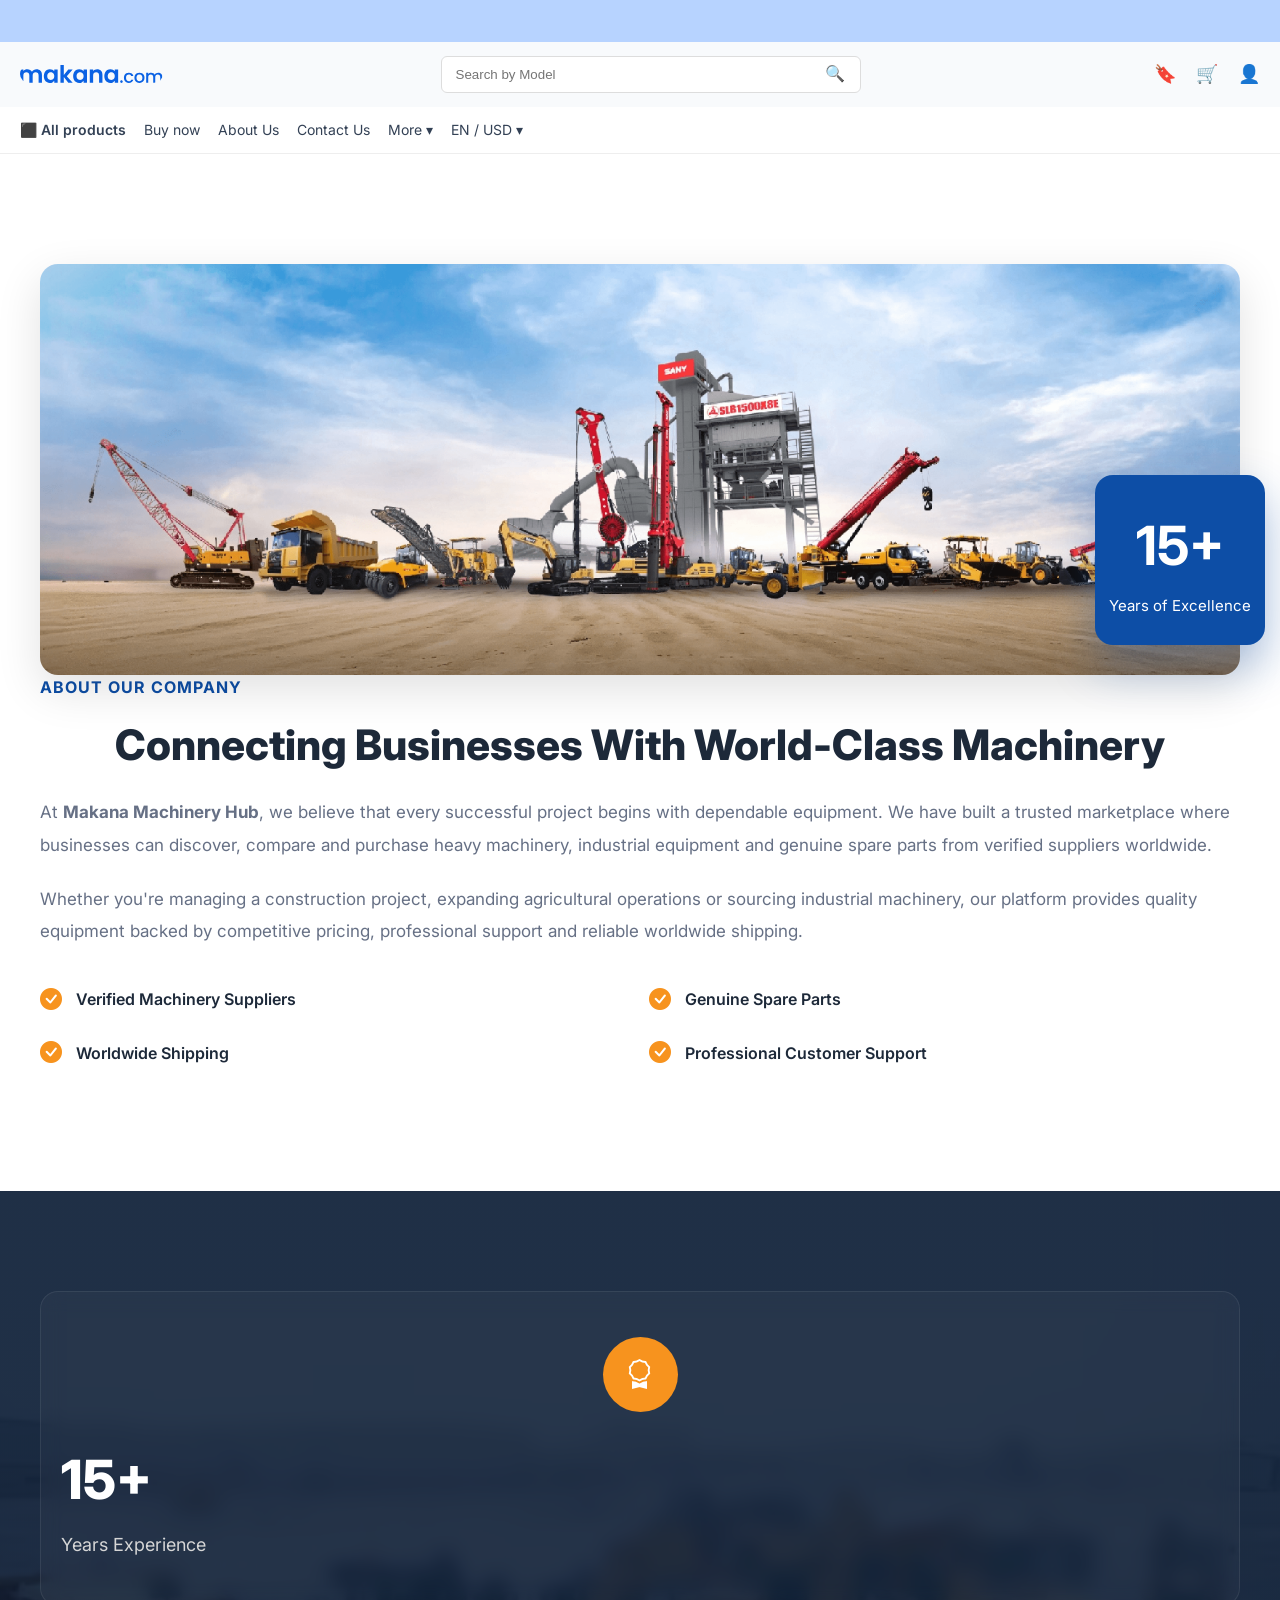
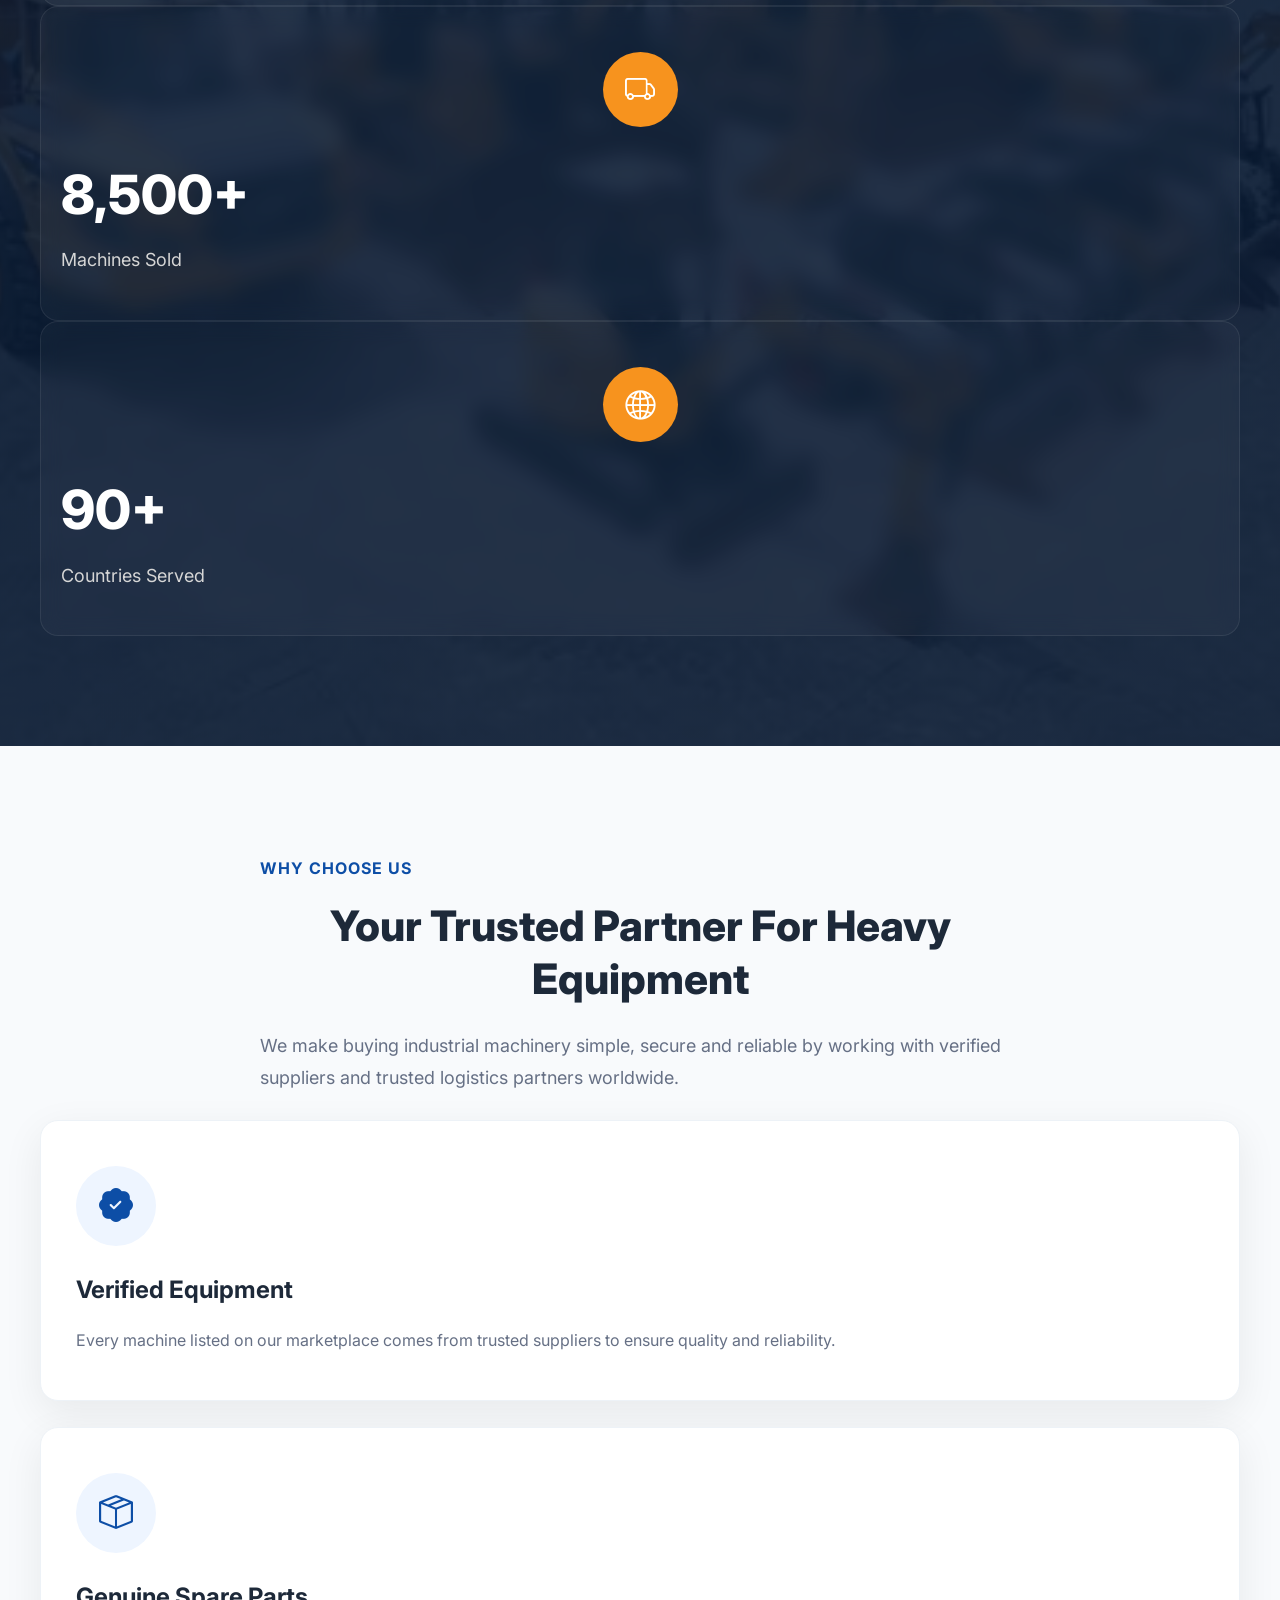
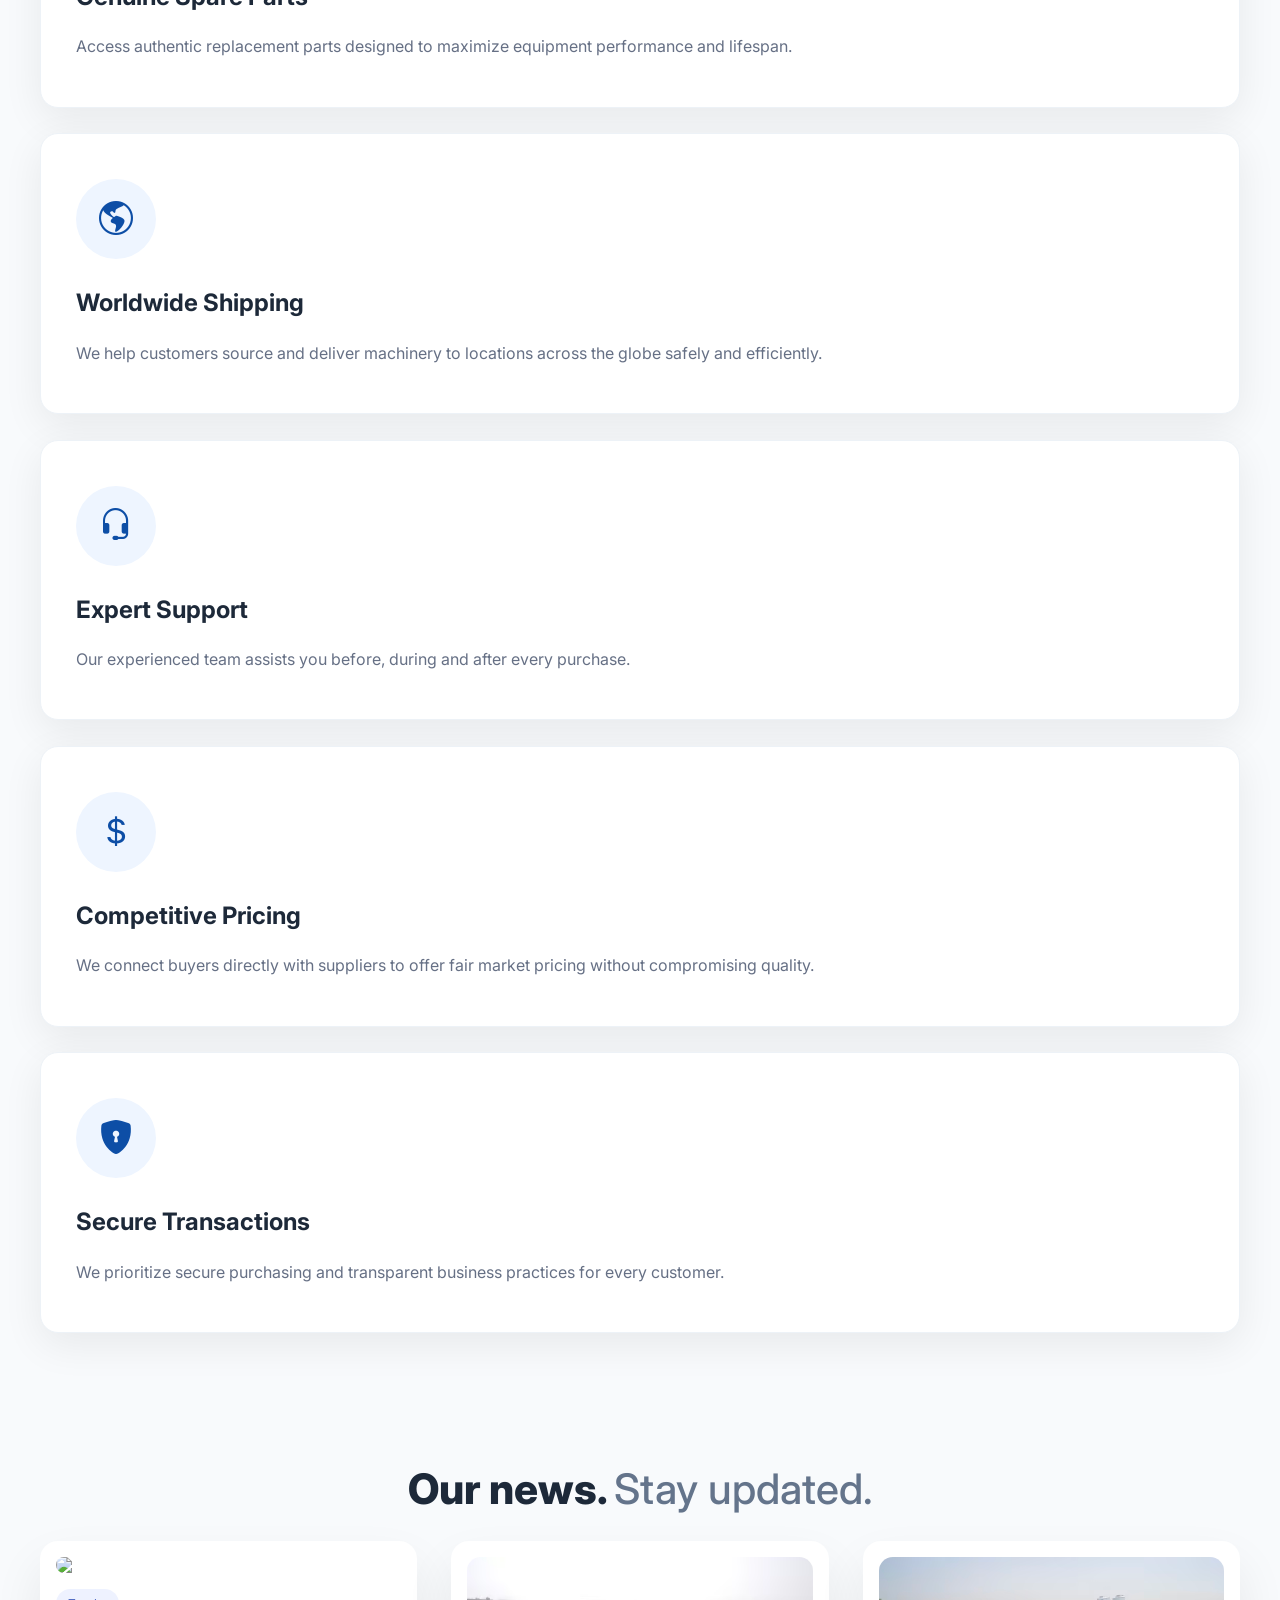
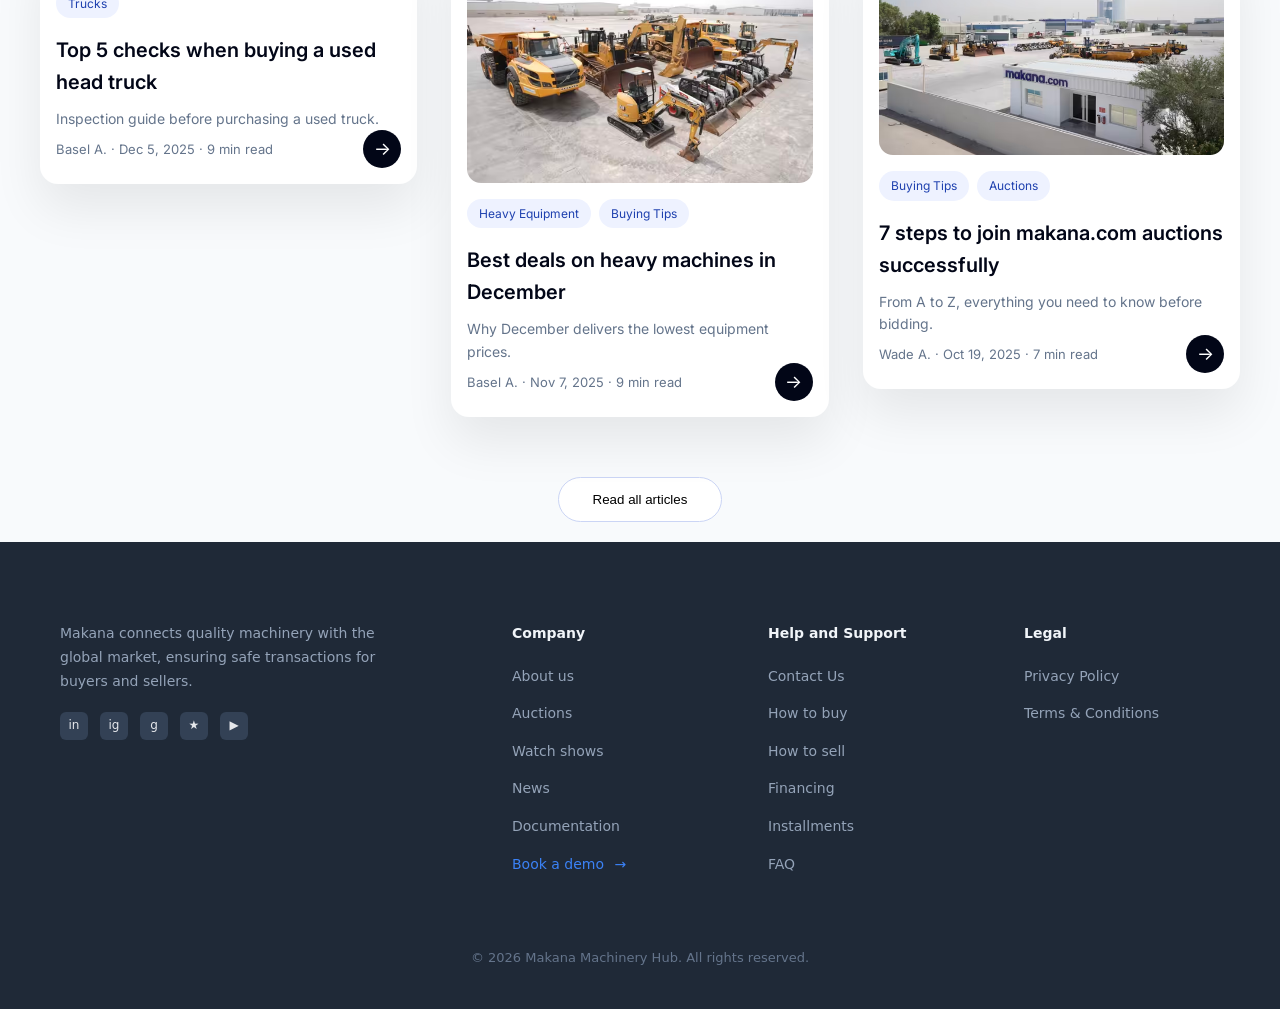
==== about.html @ 67251bfa "update layout" ====
<!DOCTYPE html>
<html lang="en">

<head>
    <meta charset="UTF-8" />
    <meta name="viewport" content="width=device-width, initial-scale=1.0" />
    <title>Makana – News & Reviews</title>

    <!-- Fonts -->
    <link rel="stylesheet" href="https://cdn.jsdelivr.net/npm/bootstrap-icons@1.11.3/font/bootstrap-icons.min.css">
    <link href="https://fonts.googleapis.com/css2?family=Inter:wght@400;500;600;700&display=swap" rel="stylesheet">

    <style>
        /* ---------------- VARIABLES ---------------- */
        :root {
            --bg-light: #f8fafc;
            --bg-dark: #020617;
            --card: #ffffff;
            --card-dark: #0f172a;
            --text: #020617;
            --text-light: #e5e7eb;
            --muted: #64748b;
            --blue: #2563eb;
            --green: #22c55e;
            --radius: 18px;
            --shadow: 0 25px 50px rgba(0, 0, 0, .08);
        }

        /* ---------------- RESET ---------------- */
        * {
            margin: 0;
            padding: 0;
            box-sizing: border-box
        }

        body {
            font-family: Inter, system-ui, sans-serif;
            background: var(--bg-light);
            color: var(--text);
            line-height: 1.6;
        }

        * {
            margin: 0;
            padding: 0;
            box-sizing: border-box;
        }


        .top-bar {
            background: #b7d3ff;
            overflow: hidden;
            white-space: nowrap;
            padding: 8px 0;
            position: relative;
        }

        .ticker {
            display: inline-block;
            padding-left: 100%;
            animation: scroll-left 15s linear infinite;
            font-size: 14px;
            font-weight: 500;
        }

        @keyframes scroll-left {
            0% {
                transform: translateX(0);
            }

            100% {
                transform: translateX(-100%);
            }
        }


        * {
            box-sizing: border-box;
        }

        img {
            max-width: 100%;
            height: auto;
        }

        body {
            overflow-x: hidden;
        }





        .header {
            display: flex;
            align-items: center;
            justify-content: space-between;
            padding: 14px 20px;
            gap: 15px;
        }

        .search-box {
            flex: 1;
            max-width: 420px;
            position: relative;
        }

        .search-box input {
            width: 100%;
            padding: 10px 40px 10px 14px;
            border-radius: 6px;
            border: 1px solid #ddd;
        }


        .search-icon {
            position: absolute;
            right: 16px;
            top: 50%;
            transform: translateY(-50%);
        }

        .header-icons span {
            margin-left: 16px;
            font-size: 18px;
        }

        .nav {
            display: flex;
            gap: 20px;
            padding: 10px 40px;
            font-size: 14px;
        }

        .nav a {
            color: #334155;
            cursor: pointer;
        }

        .nav .active {
            font-weight: 600;
        }

        .section {
            padding: 40px;
        }

        .section-header {
            display: flex;
            justify-content: space-between;
            align-items: center;
        }

        .section-header h2 span {
            color: #94a3b8;
            font-weight: 400;
        }


        @media (max-width: 768px) {
            .header {
                flex-direction: column;
                align-items: stretch;
            }

            .header-left {
                text-align: center;
            }

            .header-left img {
                max-height: 40px;
            }

            .search-box {
                max-width: 100%;
            }

            .header-icons {
                display: flex;
                justify-content: center;
                gap: 18px;
                font-size: 20px;
            }
        }

        .nav {
            display: flex;
            gap: 18px;
            padding: 12px 20px;
            background: #fff;
            border-bottom: 1px solid #eee;
        }


        @media (max-width: 768px) {
            .nav {
                overflow-x: auto;
                white-space: nowrap;
                gap: 14px;
                padding: 10px;
            }

            .nav a {
                font-size: 14px;
                flex-shrink: 0;
            }
        }

        .category-grid {
            display: grid;
            grid-template-columns: repeat(6, 1fr);
            gap: 16px;
        }

        @media (max-width: 1024px) {
            .category-grid {
                grid-template-columns: repeat(3, 1fr);
            }
        }

        @media (max-width: 600px) {
            .category-grid {
                grid-template-columns: repeat(2, 1fr);
            }

            .category-card span {
                font-size: 14px;
            }
        }


        .product-grid {
            display: grid;
            grid-template-columns: repeat(4, 1fr);
            gap: 20px;
        }


        @media (max-width: 1024px) {
            .product-grid {
                grid-template-columns: repeat(2, 1fr);
            }

        }

        /* @media (max-width: 1100px) {
            .product-grid {
                grid-template-columns: repeat(2, 1fr);
            }

           
        } */


        @media (max-width: 600px) {
            .product-grid {
                grid-template-columns: 1fr;
            }

            .product-card h4 {
                font-size: 16px;
            }

            /* .product-card1 h4 {
                font-size: 16px;
            } */

            .product-card strong {
                font-size: 15px;
            }

            /* .product-card1 strong {
                font-size: 15px;
            }

            .product-card1 {
                display: none;
            } */
        }


        .section-header {
            display: flex;
            justify-content: space-between;
            align-items: center;
            gap: 10px;
            flex-wrap: wrap;
        }

        @media (max-width: 600px) {
            .section-header h2 {
                font-size: 20px;
            }

            .section-header button {
                width: 100%;
            }
        }



        .btn-primary {
            background: #facc15;
            border: none;
            padding: 10px 16px;
            border-radius: 20px;
            font-weight: 600;
            cursor: pointer;
        }

        .btn-outline {
            background: none;
            border: 1px solid #cbd5e1;
            padding: 8px 14px;
            border-radius: 20px;
            cursor: pointer;
        }

        .filters {
            margin: 20px 0;
            display: flex;
            gap: 10px;
        }

        .filter {
            background: #f1f5f9;
            border: none;
            padding: 10px 18px;
            border-radius: 20px;
        }

        .filter.active {
            background: #e2e8f0;
            font-weight: 600;
        }

        .category-grid {
            display: grid;
            grid-template-columns: repeat(6, 1fr);
            gap: 20px;
        }

        .category-card {
            position: relative;
            border-radius: 14px;
            overflow: hidden;
        }

        .category-card img {
            width: 100%;
            height: 140px;
            object-fit: cover;
        }

        .category-card span {
            position: absolute;
            bottom: 10px;
            left: 10px;
            color: #fff;
            font-weight: 600;
        }

        .product-grid {
            margin-top: 30px;
            display: grid;
            grid-template-columns: repeat(4, 1fr);
            gap: 20px;
        }

        .product-card {
            background: #f8fafc;
            padding: 16px;
            border-radius: 18px;
        }

        .product-card img {
            height: 160px;
            object-fit: contain;
        }

        /* .product-card1 {
            background: #f8fafc;
            padding: 16px;
            border-radius: 18px;
        } */

        /* .product-card1 img {
            height: 160px;
            object-fit: contain;
        } */


        /* PRODUCT GRID */
        .products-container {
            max-width: 1200px;
            margin: auto;
            padding: 120px 16px 20px;
        }

        @media (max-width: 800px) {
            .products-container {

                padding: 80px 10px 10px;
            }
        }

        .products-grid {
            display: grid;
            grid-template-columns: repeat(auto-fit, minmax(260px, 1fr));
            gap: 22px;
        }

        .tags {
            display: flex;
            gap: 6px;
            margin-bottom: 8px;
        }

        .tag {
            font-size: 11px;
            background: #fde68a;
            padding: 4px 8px;
            border-radius: 10px;
        }

        .tag.blue {
            background: #dbeafe;
        }

        .product-card h4 {
            margin: 10px 0;
            font-size: 14px;
        }

        /* .product-card1 h4 {
            margin: 10px 0;
            font-size: 14px;
        } */

        .meta {
            display: flex;
            gap: 8px;
            font-size: 12px;
            color: #64748b;
            margin-bottom: 10px;
        }

        img {
            width: 100%;
            border-radius: 14px;
            display: block
        }

        a {
            text-decoration: none;
            color: inherit
        }

        /* ---------------- LAYOUT ---------------- */
        .container {
            max-width: 1200px;
            margin: auto;
            padding-top: 10px;
            padding-bottom: 20px;
        }

        .section-title {
            text-align: center;
            font-size: 44px;
            font-weight: 700;
            margin-bottom: 60px;
        }

        .section-title span {
            color: var(--muted);
            font-weight: 500;
        }

        /* ---------------- NEWS ---------------- */
        .news-grid {
            display: grid;
            grid-template-columns: repeat(auto-fit, minmax(320px, 1fr));
            gap: 34px;
        }

        .news-card {
            background: var(--card);
            border-radius: var(--radius);
            padding: 16px;
            box-shadow: var(--shadow);
            display: flex;
            flex-direction: column;
            transition: .3s ease;
        }

        .news-card:hover {
            transform: translateY(-6px);
        }

        .badges {
            display: flex;
            gap: 8px;
            margin: 16px 0;
        }

        .badge {
            font-size: 12px;
            background: #eef2ff;
            color: #1e40af;
            padding: 5px 12px;
            border-radius: 999px;
        }

        .news-title {
            font-size: 20px;
            font-weight: 600;
            margin-bottom: 10px;
        }

        .news-desc {
            font-size: 14px;
            color: var(--muted);
        }

        .news-footer {
            margin-top: auto;
            display: flex;
            justify-content: space-between;
            align-items: center;
            font-size: 13px;
            color: var(--muted);
        }

        .arrow {
            width: 38px;
            height: 38px;
            background: #020617;
            color: white;
            border-radius: 50%;
            display: grid;
            place-items: center;
            font-size: 18px;
        }

        .read-all {
            display: block;
            margin: 60px auto 0;
            padding: 14px 34px;
            border-radius: 999px;
            border: 1px solid #cbd5f5;
            background: white;
            font-weight: 500;
            cursor: pointer;
        }

        /* ---------------- REVIEWS ---------------- */
        .reviews {
            background: linear-gradient(180deg, #020617, #020617 60%, #020617);
            color: var(--text-light);
        }

        .ratings {
            display: flex;
            justify-content: center;
            gap: 50px;
            margin-bottom: 60px;
            flex-wrap: wrap;
        }

        .rating {
            text-align: center;
        }

        .rating strong {
            font-size: 42px;
            display: block;
        }

        .rating small {
            color: #94a3b8;
        }

        /* ---------------- CAROUSEL ---------------- */
        .carousel {
            position: relative;
            overflow: hidden;
        }

        .track {
            display: flex;
            transition: transform .6s ease;
        }

        .review {
            min-width: 100%;
            padding: 0 10px;
        }

        .review-card {
            background: var(--card-dark);
            border-radius: var(--radius);
            padding: 26px;
        }

        .stars {
            color: var(--green);
            margin-bottom: 14px
        }

        .review-title {
            font-weight: 600;
            margin-bottom: 10px
        }

        .review-text {
            font-size: 14px;
            color: #cbd5f5;
            margin-bottom: 20px
        }

        .author {
            display: flex;
            gap: 12px;
            font-size: 13px;
        }

        .avatar {
            width: 38px;
            height: 38px;
            background: #334155;
            border-radius: 50%;
        }

        /* ---------------- CONTROLS ---------------- */
        .controls {
            display: flex;
            justify-content: center;
            gap: 14px;
            margin-top: 30px;
        }

        .dot {
            width: 10px;
            height: 10px;
            border-radius: 50%;
            background: #475569;
            cursor: pointer;
        }

        .dot.active {
            background: white
        }

        /* ---------------- RESPONSIVE ---------------- */
        @media(max-width:640px) {
            .section-title {
                font-size: 32px
            }
        }

        @media (max-width: 600px) {
            .product-card img {
                height: auto;
                object-fit: cover;
            }
        }


        .footer {
            background: #1f2937;
            color: #cbd5e1;
            padding: 80px 60px 40px;
            font-family: system-ui, -apple-system, BlinkMacSystemFont, sans-serif;
        }

        .footer-container {
            display: grid;
            grid-template-columns: 2fr 1fr 1fr 1fr;
            gap: 60px;
            max-width: 1200px;
            margin: 0 auto;
        }

        .footer-brand p {
            max-width: 320px;
            line-height: 1.7;
            font-size: 14px;
            color: #94a3b8;
        }

        .socials {
            display: flex;
            gap: 12px;
            margin-top: 18px;
        }

        .socials a {
            width: 28px;
            height: 28px;
            border-radius: 6px;
            background: #334155;
            display: flex;
            align-items: center;
            justify-content: center;
            color: #e5e7eb;
            font-size: 12px;
            text-decoration: none;
        }

        .footer-col h4 {
            color: #f1f5f9;
            font-size: 14px;
            margin-bottom: 18px;
        }

        .footer-col ul {
            list-style: none;
            padding: 0;
            margin: 0;
        }

        .footer-col ul li {
            margin-bottom: 12px;
        }

        .footer-col ul li a {
            text-decoration: none;
            color: #94a3b8;
            font-size: 14px;
        }

        .footer-col ul li a:hover {
            color: #e5e7eb;
        }

        .footer-col .highlight a {
            color: #3b82f6;
            font-weight: 500;
        }

        .footer-col .highlight span {
            margin-left: 6px;
        }

        .footer-bottom {
            text-align: center;
            margin-top: 60px;
            font-size: 13px;
            color: #64748b;
        }

        @media (max-width: 768px) {
            .footer-container {
                grid-template-columns: 1fr;
                gap: 40px;
            }

            .footer-col h4 {
                margin-bottom: 12px;
            }
        }


        @media (max-width: 600px) {

            .section {
                padding: 24px 16px;
            }

            .nav {
                padding: 10px 16px;
            }

            .container {
                padding: 60px 16px;
            }

            .footer {
                padding: 50px 16px 30px;
            }

        }

        .line {
            padding: 150px;
            /* margin: 100px; */
        }
    </style>
</head>

<body>


    <!-- TOP INFO BAR -->
    <div class="top-bar">
        <div class="ticker">
            Complete purchase by utilizing our Cryptocurrency payment option(s) and get up to USD 10,000 Cashback. Offer
            ends Oct 30th.
        </div>
    </div>


    <!-- HEADER -->
    <header class="header">
        <div class="header-left">
            <a href="index.html">
                <img src="img/makana.com (2).svg" alt="logo-light">
            </a>
        </div>

        <div class="search-box">
            <input type="text" placeholder="Search by Model">
            <span class="search-icon">🔍</span>
        </div>

        <div class="header-icons">
            <span>🔖</span>
            <span>🛒</span>
            <span>👤</span>
        </div>
    </header>

    <!-- NAV -->
    <nav class="nav">
        <a class="active">⬛ All products</a>
        <a href="products.html">Buy now</a>
        <a href="about.html">About Us</a>
        <a href="#" onclick="Tawk_API.maximize(); return false;">
            Contact Us
        </a>
        <a>More ▾</a>
        <a>EN / USD ▾</a>
    </nav>

    <style>
        .nav a {
            text-decoration: none;
        }
    </style>

    <!--  -->


    <!--====================================
WHO WE ARE
=====================================-->

    <section class="about-company section-padding">

        <div class="container">

            <div class="row align-items-center g-5">

                <!-- LEFT IMAGE -->

                <div class="col-lg-6">

                    <div class="company-image">

                        <img src="img/machineCareerx.png" alt="Heavy Machinery">

                        <div class="experience-card">

                            <h2>15+</h2>

                            <p>Years of Excellence</p>

                        </div>

                    </div>

                </div>


                <!-- RIGHT CONTENT -->

                <div class="col-lg-6">

                    <span class="section-subtitle">
                        ABOUT OUR COMPANY
                    </span>

                    <h2 class="section-title">

                        Connecting Businesses With
                        World-Class Machinery

                    </h2>

                    <p class="company-text">

                        At <strong>Makana Machinery Hub</strong>, we believe
                        that every successful project begins with dependable
                        equipment. We have built a trusted marketplace where
                        businesses can discover, compare and purchase heavy
                        machinery, industrial equipment and genuine spare
                        parts from verified suppliers worldwide.

                    </p>

                    <p class="company-text">

                        Whether you're managing a construction project,
                        expanding agricultural operations or sourcing
                        industrial machinery, our platform provides quality
                        equipment backed by competitive pricing,
                        professional support and reliable worldwide shipping.

                    </p>

                    <div class="company-features">

                        <div class="feature-item">

                            <i class="bi bi-check-circle-fill"></i>

                            <span>Verified Machinery Suppliers</span>

                        </div>

                        <div class="feature-item">

                            <i class="bi bi-check-circle-fill"></i>

                            <span>Genuine Spare Parts</span>

                        </div>

                        <div class="feature-item">

                            <i class="bi bi-check-circle-fill"></i>

                            <span>Worldwide Shipping</span>

                        </div>

                        <div class="feature-item">

                            <i class="bi bi-check-circle-fill"></i>

                            <span>Professional Customer Support</span>

                        </div>

                    </div>

                </div>

            </div>

        </div>

    </section>

    <style>
        /*=================================
WHO WE ARE
==================================*/

        .section-padding {

            padding: 100px 0;

        }

        .about-company {

            background: #fff;

        }

        .company-image {

            position: relative;

        }

        .company-image img {

            width: 100%;

            border-radius: 18px;

            box-shadow: 0 15px 45px rgba(0, 0, 0, .12);

            transition: .4s;

        }

        .company-image:hover img {

            transform: scale(1.02);

        }

        .experience-card {

            position: absolute;

            bottom: 30px;

            right: -25px;

            background: #0d4ea6;

            color: #fff;

            width: 170px;

            height: 170px;

            border-radius: 18px;

            display: flex;

            flex-direction: column;

            justify-content: center;

            align-items: center;

            box-shadow: 0 20px 45px rgba(13, 78, 166, .35);

        }

        .experience-card h2 {

            font-size: 54px;

            font-weight: 700;

            margin-bottom: 5px;

        }

        .experience-card p {

            text-align: center;

            margin: 0;

            font-size: 15px;

        }

        .section-subtitle {

            color: #0d4ea6;

            font-weight: 700;

            letter-spacing: 1px;

            text-transform: uppercase;

            display: inline-block;

            margin-bottom: 18px;

        }

        .section-title {

            font-size: 42px;

            font-weight: 800;

            color: #1d2939;

            margin-bottom: 25px;

            line-height: 1.25;

        }

        .company-text {

            color: #667085;

            font-size: 17px;

            line-height: 1.9;

            margin-bottom: 22px;

        }

        .company-features {

            display: grid;

            grid-template-columns: repeat(2, 1fr);

            gap: 18px;

            margin-top: 35px;

        }

        .feature-item {

            display: flex;

            align-items: center;

            gap: 14px;

            font-weight: 600;

            color: #1d2939;

        }

        .feature-item i {

            color: #f7931e;

            font-size: 22px;

        }

        @media(max-width:991px) {

            .experience-card {

                right: 15px;

                bottom: 15px;

                width: 140px;

                height: 140px;

            }

            .section-title {

                font-size: 34px;

            }

        }

        @media(max-width:768px) {

            .company-features {

                grid-template-columns: 1fr;

            }

            .section-title {

                font-size: 30px;

            }

            .experience-card {

                position: relative;

                margin-top: 20px;

                right: 0;

                bottom: 0;

            }

        }
    </style>
    <!--  -->

    <!--==================================
COMPANY STATISTICS
===================================-->

    <section class="company-stats">

        <div class="container">

            <div class="row text-center">

                <div class="col-lg-3 col-md-6 mb-4">

                    <div class="stat-card">

                        <div class="stat-icon">
                            <i class="bi bi bi-award"></i>
                        </div>

                        <h2 class="counter" data-target="15">0</h2>

                        <p>Years Experience</p>

                    </div>

                </div>


                <div class="col-lg-3 col-md-6 mb-4">

                    <div class="stat-card">

                        <div class="stat-icon">
                            <i class="bi bi-truck"></i>
                        </div>

                        <h2 class="counter" data-target="8500">0</h2>

                        <p>Machines Sold</p>

                    </div>

                </div>


                <!-- <div class="col-lg-3 col-md-6 mb-4">

                    <div class="stat-card">

                        <div class="stat-icon">
                            <i class="bi bi-award"></i>
                        </div>

                        <h2 class="counter" data-target="60">0</h2>

                        <p>Trusted Brands</p>

                    </div>

                </div> -->


                <div class="col-lg-3 col-md-6 mb-4">

                    <div class="stat-card">

                        <div class="stat-icon">
                            <i class="bi bi-globe2"></i>
                        </div>

                        <h2 class="counter" data-target="90">0</h2>

                        <p>Countries Served</p>

                    </div>

                </div>

            </div>

        </div>

    </section>

    <style>
        /*=====================================
COMPANY STATS
======================================*/

        .company-stats {

            background:
                linear-gradient(rgba(7, 25, 50, .90), rgba(7, 25, 50, .90)),
                url(img/ournews2.avif);

            background-size: cover;
            background-position: center;

            padding: 90px 0;

        }

        .stat-card {

            background: #ffffff08;

            backdrop-filter: blur(10px);

            border: 1px solid rgba(255, 255, 255, .08);

            border-radius: 18px;

            padding: 45px 20px;

            transition: .35s;

            height: 100%;

        }

        .stat-card:hover {

            transform: translateY(-10px);

            background: #0d4ea6;

        }

        .stat-icon {

            width: 75px;

            height: 75px;

            background: #f7931e;

            color: #fff;

            margin: auto;

            border-radius: 50%;

            display: flex;

            align-items: center;

            justify-content: center;

            font-size: 30px;

            margin-bottom: 25px;

        }

        .stat-card h2 {

            color: #fff;

            font-size: 54px;

            font-weight: 800;

            margin-bottom: 8px;

        }

        .stat-card p {

            color: #d6d6d6;

            font-size: 18px;

            margin: 0;

        }
    </style>

    <script>

        const counters = document.querySelectorAll('.counter');

        const speed = 200;

        counters.forEach(counter => {

            const update = () => {

                const target = +counter.getAttribute('data-target');

                const count = +counter.innerText;

                const increment = target / speed;

                if (count < target) {

                    counter.innerText = Math.ceil(count + increment);

                    setTimeout(update, 10);

                } else {

                    counter.innerText = target.toLocaleString() + "+";

                }

            };

            update();

        });

    </script>

    <!--  -->

    <!--==================================
WHY CHOOSE US
===================================-->

    <section class="why-us section-padding">

        <div class="container">

            <div class="section-heading text-center">

                <span class="section-subtitle">
                    WHY CHOOSE US
                </span>

                <h2 class="section-title">
                    Your Trusted Partner For Heavy Equipment
                </h2>

                <p class="section-description">
                    We make buying industrial machinery simple, secure and reliable by
                    working with verified suppliers and trusted logistics partners worldwide.
                </p>

            </div>

            <br>


            <div class="row g-4 mt-4">

                <!-- CARD 1 -->

                <div class="col-lg-4 col-md-6">

                    <div class="feature-card">

                        <div class="feature-icon">
                            <i class="bi bi-patch-check-fill"></i>
                        </div>

                        <h4>Verified Equipment</h4>

                        <p>
                            Every machine listed on our marketplace comes from trusted
                            suppliers to ensure quality and reliability.
                        </p>

                    </div>

                </div>
                <br>

                <!-- CARD 2 -->

                <div class="col-lg-4 col-md-6">

                    <div class="feature-card">

                        <div class="feature-icon">
                            <i class="bi bi-box-seam"></i>
                        </div>

                        <h4>Genuine Spare Parts</h4>

                        <p>
                            Access authentic replacement parts designed to maximize
                            equipment performance and lifespan.
                        </p>

                    </div>

                </div>
                <br>

                <!-- CARD 3 -->

                <div class="col-lg-4 col-md-6">

                    <div class="feature-card">

                        <div class="feature-icon">
                            <i class="bi bi-globe-americas"></i>
                        </div>

                        <h4>Worldwide Shipping</h4>

                        <p>
                            We help customers source and deliver machinery to locations
                            across the globe safely and efficiently.
                        </p>

                    </div>

                </div>
                <br>

                <!-- CARD 4 -->

                <div class="col-lg-4 col-md-6">

                    <div class="feature-card">

                        <div class="feature-icon">
                            <i class="bi bi-headset"></i>
                        </div>

                        <h4>Expert Support</h4>

                        <p>
                            Our experienced team assists you before, during and after
                            every purchase.
                        </p>

                    </div>

                </div>
                <br>

                <!-- CARD 5 -->

                <div class="col-lg-4 col-md-6">

                    <div class="feature-card">

                        <div class="feature-icon">
                            <i class="bi bi-currency-dollar"></i>
                        </div>

                        <h4>Competitive Pricing</h4>

                        <p>
                            We connect buyers directly with suppliers to offer fair
                            market pricing without compromising quality.
                        </p>

                    </div>

                </div>
                <br>

                <!-- CARD 6 -->

                <div class="col-lg-4 col-md-6">

                    <div class="feature-card">

                        <div class="feature-icon">
                            <i class="bi bi-shield-lock-fill"></i>
                        </div>

                        <h4>Secure Transactions</h4>

                        <p>
                            We prioritize secure purchasing and transparent business
                            practices for every customer.
                        </p>

                    </div>

                </div>

            </div>

        </div>

    </section>

    <style>
        /*=====================================
WHY CHOOSE US
======================================*/

        .why-us {

            background: #f8fafc;

        }

        .section-heading {

            max-width: 760px;

            margin: auto;

        }

        .section-description {

            color: #667085;

            font-size: 18px;

            line-height: 1.8;

        }



        .feature-card {

            background: #fff;

            border: 1px solid #edf2f7;

            border-radius: 18px;

            padding: 45px 35px;

            box-shadow: 0 12px 40px rgba(0, 0, 0, .07);

            transition: .35s;

            height: 100%;

            position: relative;

            overflow: hidden;

        }

        .feature-card::before {

            content: "";

            position: absolute;

            top: 0;

            left: 0;

            width: 5px;

            height: 0;

            background: #0d4ea6;

            transition: .35s;

        }

        .feature-card:hover {

            transform: translateY(-12px);

            box-shadow: 0 20px 50px rgba(0, 0, 0, .12);

        }

        .feature-card:hover::before {

            height: 100%;

        }

        .feature-icon {

            width: 80px;

            height: 80px;

            background: #eef5ff;

            border-radius: 50%;

            display: flex;

            align-items: center;

            justify-content: center;

            font-size: 34px;

            color: #0d4ea6;

            margin-bottom: 25px;

            transition: .35s;

        }

        .feature-card:hover .feature-icon {

            background: #0d4ea6;

            color: #fff;

            transform: rotate(360deg);

        }

        .feature-card h4 {

            font-size: 24px;

            font-weight: 700;

            margin-bottom: 15px;

            color: #1d2939;

        }

        .feature-card p {

            color: #667085;

            line-height: 1.9;

            margin: 0;

        }
    </style>

    <!--  -->

    <!-- NEWS -->
    <section class="container">
        <h2 class="section-title">Our news. <span>Stay updated.</span></h2>

        <div class="news-grid">
            <a href="#">
                <div class="news-card">
                    <img src="https://images.unsplash.com/photo-1601584115197-04ecc0da31d7?q=80&w=1200" />
                    <div class="badges">
                        <span class="badge">Trucks</span>
                    </div>
                    <div class="news-title">Top 5 checks when buying a used head truck</div>
                    <div class="news-desc">Inspection guide before purchasing a used truck.</div>
                    <div class="news-footer">
                        Basel A. · Dec 5, 2025 · 9 min read
                        <div class="arrow">→</div>
                    </div>
                </div>
            </a>


            <a href="#">
                <div class="news-card">
                    <img src="img/ournews2.avif" />
                    <div class="badges">
                        <span class="badge">Heavy Equipment</span>
                        <span class="badge">Buying Tips</span>
                    </div>
                    <div class="news-title">Best deals on heavy machines in December</div>
                    <div class="news-desc">Why December delivers the lowest equipment prices.</div>
                    <div class="news-footer">
                        Basel A. · Nov 7, 2025 · 9 min read
                        <div class="arrow">→</div>
                    </div>
                </div>
            </a>

            <a href="#">
                <div class="news-card">
                    <img src="img/ournews1.avif" />
                    <div class="badges">
                        <span class="badge">Buying Tips</span>
                        <span class="badge">Auctions</span>
                    </div>
                    <div class="news-title">7 steps to join makana.com auctions successfully</div>
                    <div class="news-desc">From A to Z, everything you need to know before bidding.</div>
                    <div class="news-footer">
                        Wade A. · Oct 19, 2025 · 7 min read
                        <div class="arrow">→</div>
                    </div>
                </div>
            </a>

        </div>

        <button class="read-all">Read all articles</button>
    </section>



    <!--  -->

    <footer class="footer">
        <div class="footer-container">
            <div class="footer-col footer-brand">
                <p>
                    Makana connects quality machinery with the global market, ensuring
                    safe transactions for buyers and sellers.
                </p>

                <div class="socials">
                    <a href="#">in</a>
                    <a href="#">ig</a>
                    <a href="#">g</a>
                    <a href="#">★</a>
                    <a href="#">▶</a>
                </div>
            </div>

            <div class="footer-col">
                <h4>Company</h4>
                <ul>
                    <li><a href="about.html">About us</a></li>
                    <li><a href="#">Auctions</a></li>
                    <li><a href="#">Watch shows</a></li>
                    <li><a href="#">News</a></li>
                    <li><a href="#">Documentation</a></li>
                    <li class="highlight">
                        <a href="#">Book a demo <span>→</span></a>
                    </li>
                </ul>
            </div>

            <div class="footer-col">
                <h4>Help and Support</h4>
                <ul>
                    <li><a href="#" onclick="Tawk_API.maximize(); return false;">
                            Contact Us
                        </a></li>
                    <li><a href="products.html">How to buy</a></li>
                    <li><a href="#">How to sell</a></li>
                    <li><a href="#">Financing</a></li>
                    <li><a href="#">Installments</a></li>
                    <li><a href="#">FAQ</a></li>
                </ul>
            </div>

            <div class="footer-col">
                <h4>Legal</h4>
                <ul>
                    <li><a href="#">Privacy Policy</a></li>
                    <li><a href="#">Terms & Conditions</a></li>
                </ul>
            </div>
        </div>

        <div class="footer-bottom">
            © 2026 Makana Machinery Hub. All rights reserved.
        </div>
    </footer>

    <script>
        let index = 0;
        const track = document.getElementById('track');
        const dots = document.querySelectorAll('.dot');

        function show(i) {
            track.style.transform = `translateX(-${i * 100}%)`;
            dots.forEach(d => d.classList.remove('active'));
            dots[i].classList.add('active');
        }
        dots.forEach((d, i) => d.onclick = () => { index = i; show(i) });
        setInterval(() => { index = (index + 1) % 3; show(index) }, 4500);
    </script>

    <script>
        function selectProduct(name, desc, price, img) {
            const product = {
                name: name,
                desc: desc,
                price: price,
                img: img
            };

            localStorage.setItem("selectedProduct", JSON.stringify(product));
        }
    </script>

    <script>
        // Disable right-click
        document.addEventListener("contextmenu", function (e) {
            e.preventDefault();
            alert("Right-click is disabled on this website!");
        });

        // Disable certain keyboard shortcuts
        document.addEventListener("keydown", function (e) {
            // F12
            if (e.key === "F12") {
                e.preventDefault();
                alert("This shortcut is disabled!");
            }

            // Ctrl+Shift+I or Cmd+Option+I (Open DevTools)
            if ((e.ctrlKey || e.metaKey) && e.shiftKey && e.key.toLowerCase() === "i") {
                e.preventDefault();
                alert("This shortcut is disabled!");
            }

            // Ctrl+Shift+J or Cmd+Option+J (Console)
            if ((e.ctrlKey || e.metaKey) && e.shiftKey && e.key.toLowerCase() === "j") {
                e.preventDefault();
                alert("This shortcut is disabled!");
            }

            // Ctrl+U or Cmd+U (View Source)
            if ((e.ctrlKey || e.metaKey) && e.key.toLowerCase() === "u") {
                e.preventDefault();
                alert("Viewing source is disabled!");
            }

            // Ctrl+S or Cmd+S (Save page)
            if ((e.ctrlKey || e.metaKey) && e.key.toLowerCase() === "s") {
                e.preventDefault();
                alert("Saving the page is disabled!");
            }
        });
    </script>

    <!--Start of Tawk.to Script-->
    <script type="text/javascript">
        var Tawk_API = Tawk_API || {}, Tawk_LoadStart = new Date();
        (function () {
            var s1 = document.createElement("script"), s0 = document.getElementsByTagName("script")[0];
            s1.async = true;
            s1.src = 'https://embed.tawk.to/68c6bc223c57f819275d5edd/1j544tq3s';
            s1.charset = 'UTF-8';
            s1.setAttribute('crossorigin', '*');
            s0.parentNode.insertBefore(s1, s0);
        })();
    </script>
    <!--End of Tawk.to Script-->

</body><grammarly-desktop-integration data-grammarly-shadow-root="true"></grammarly-desktop-integration>

</html>
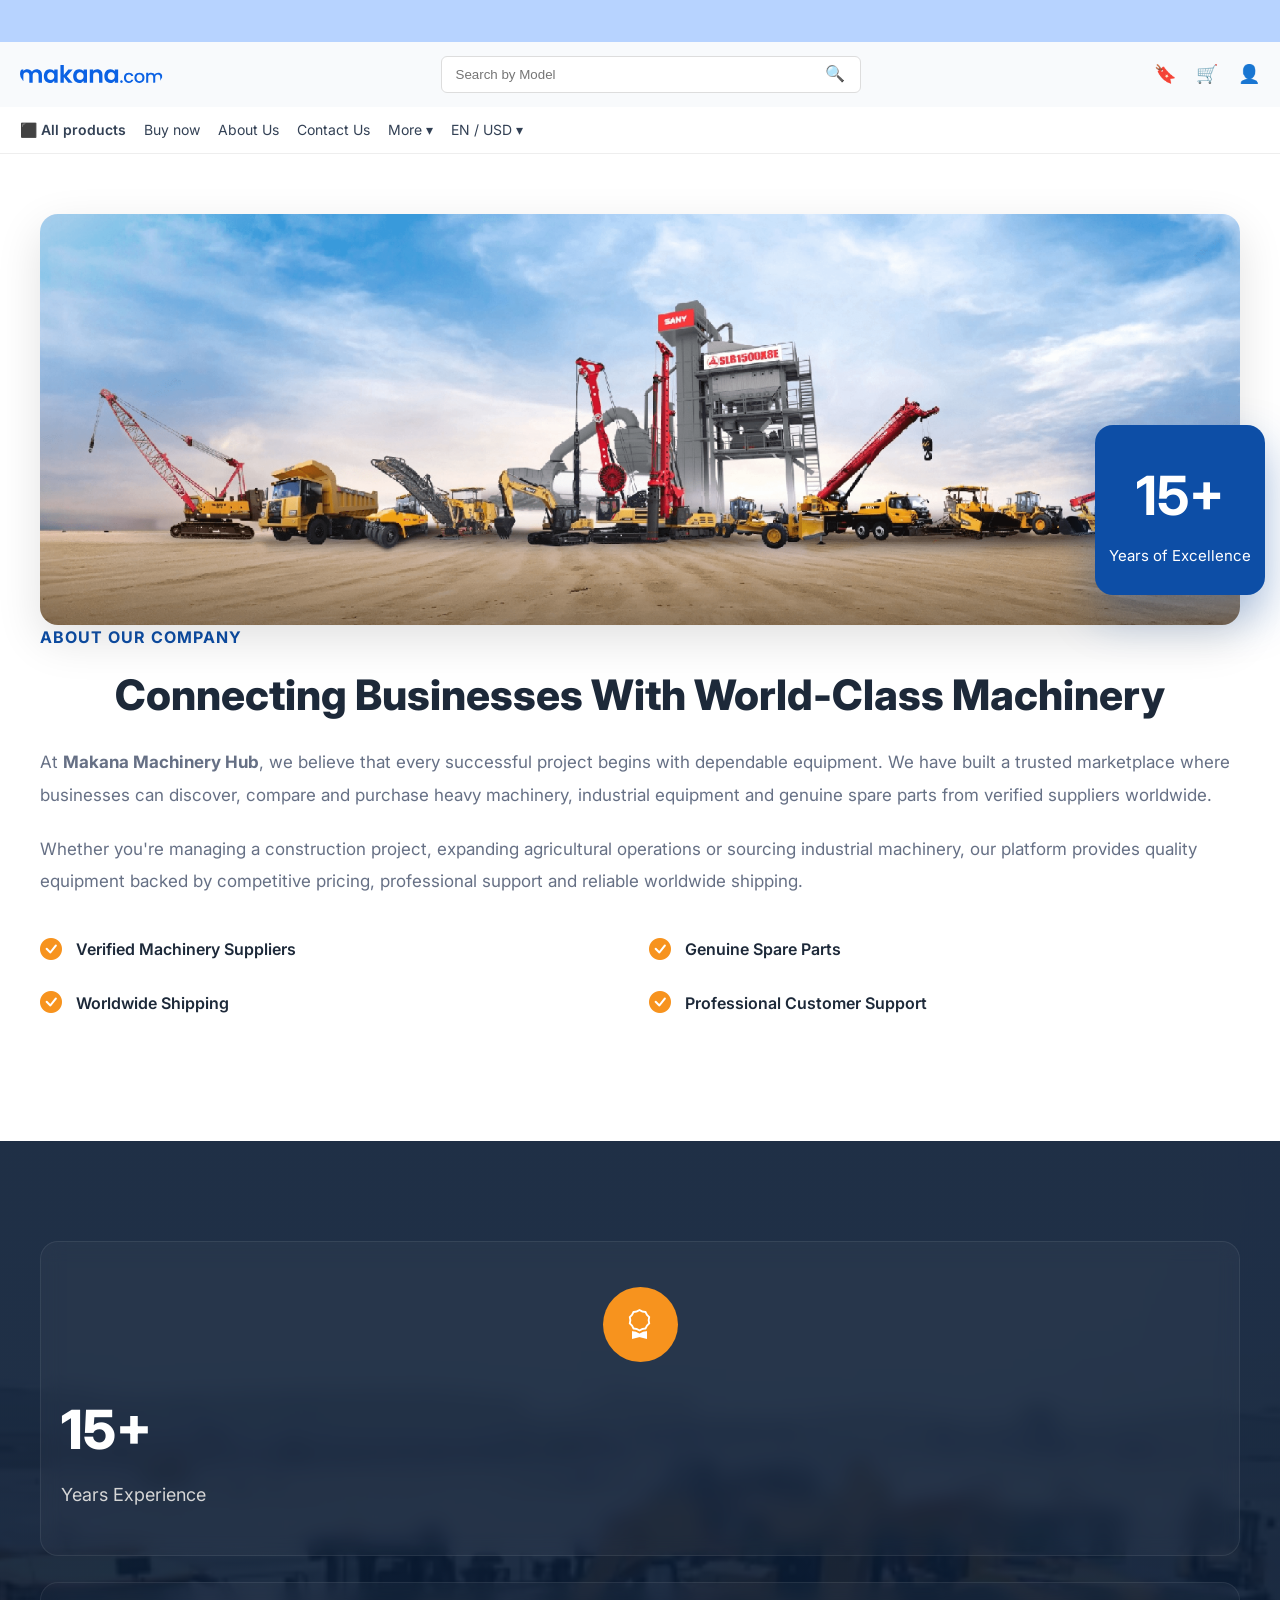
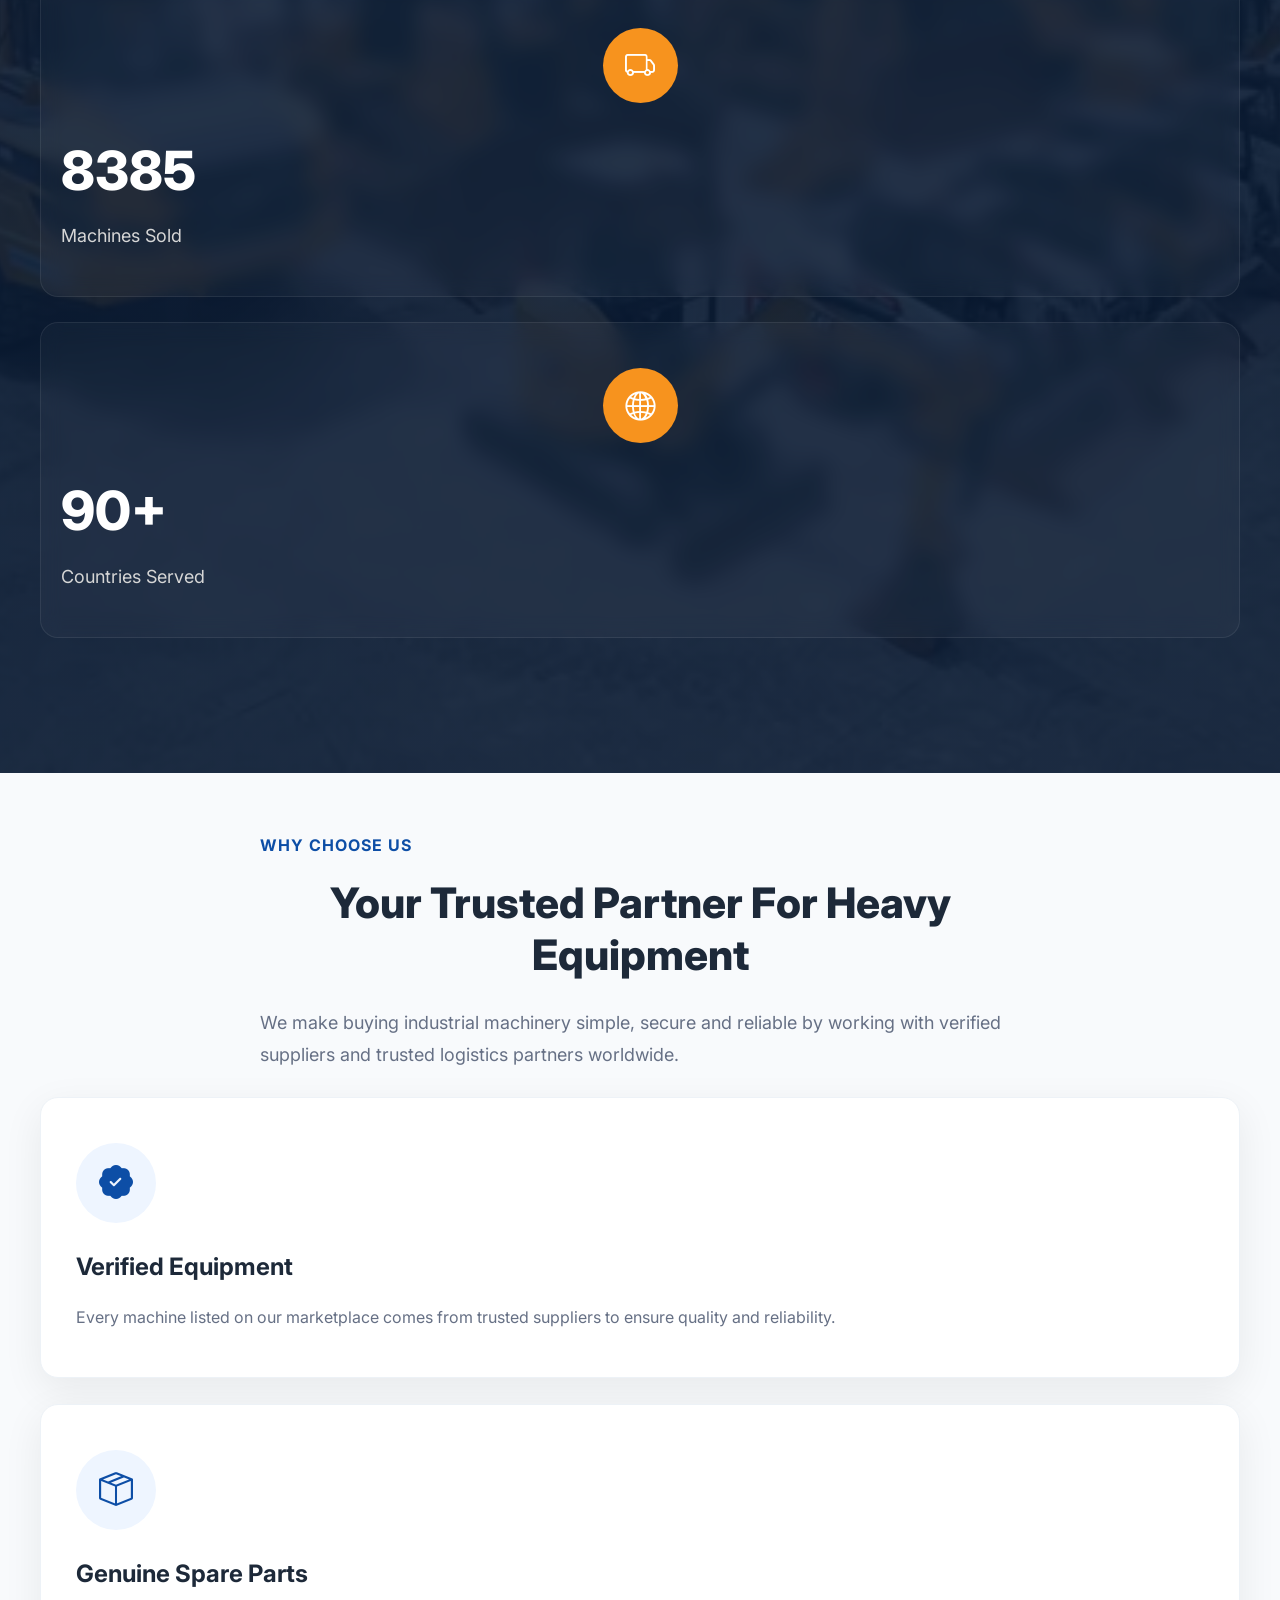
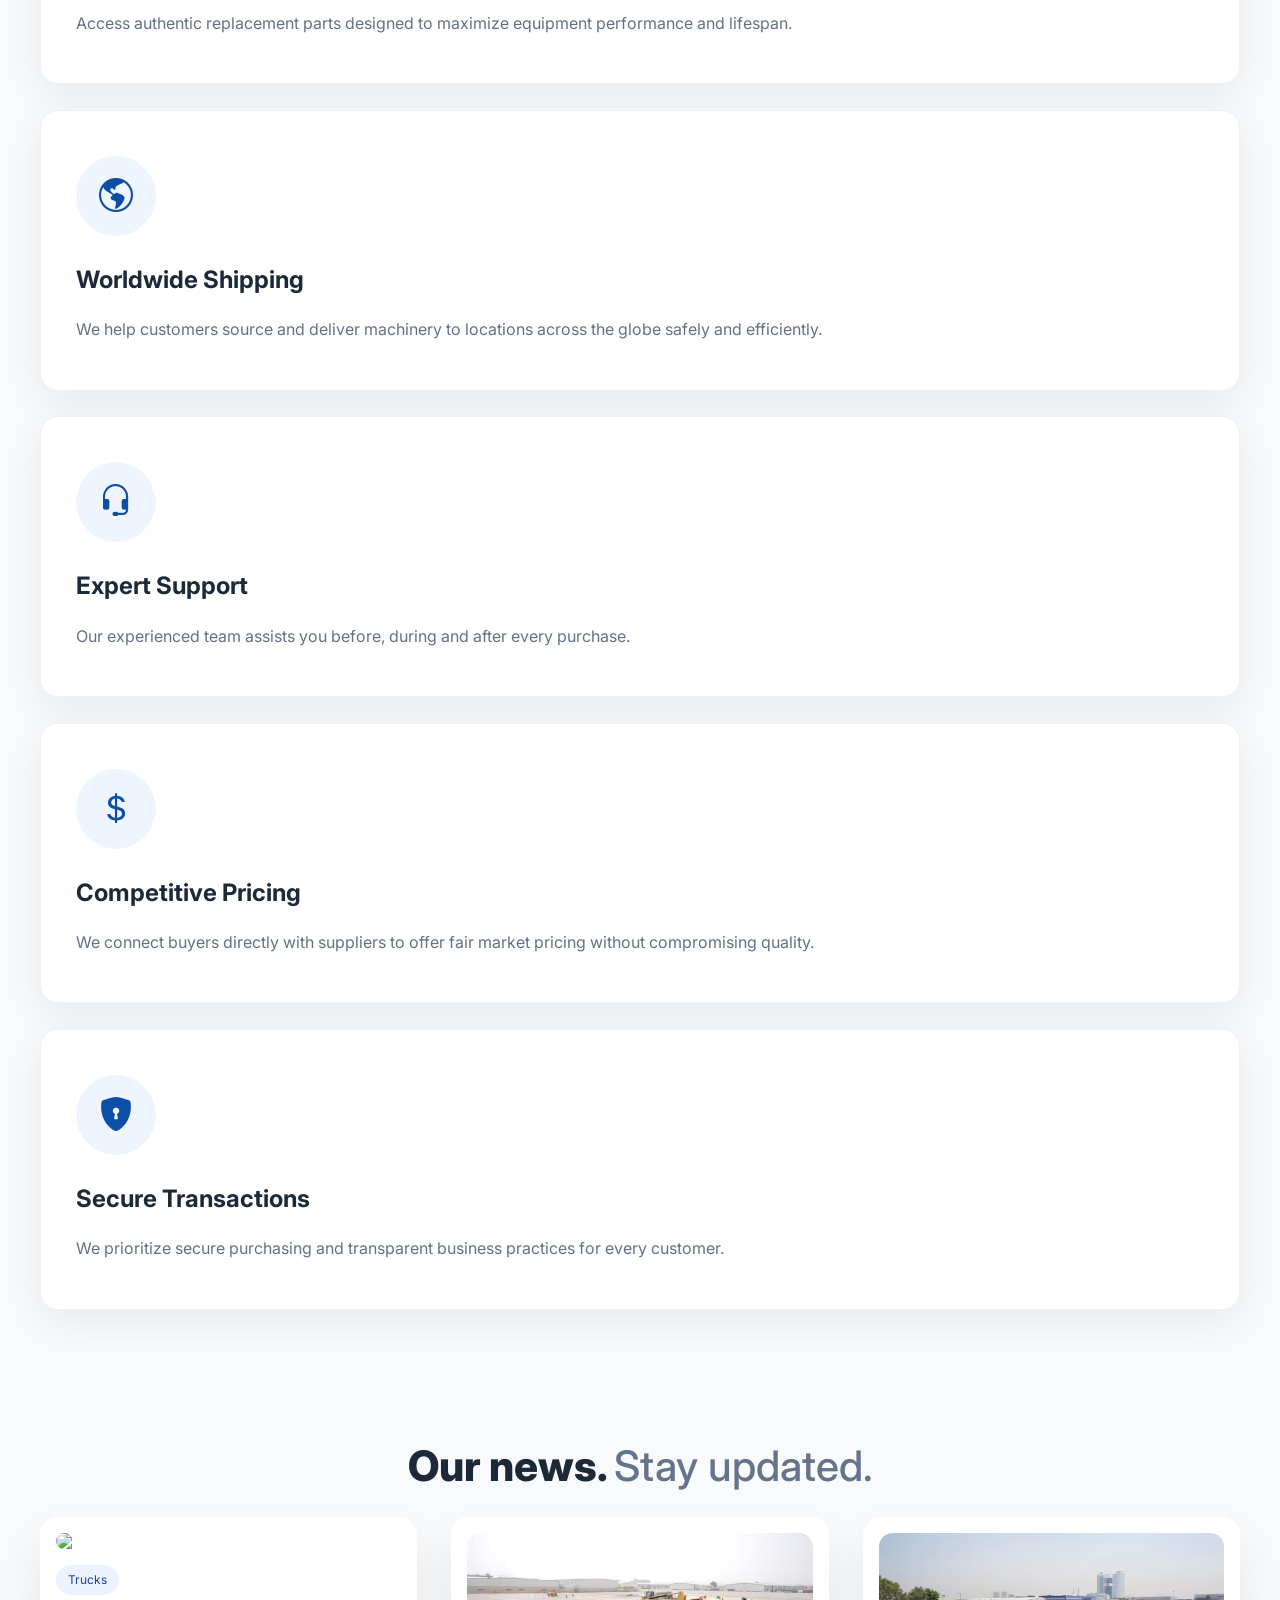
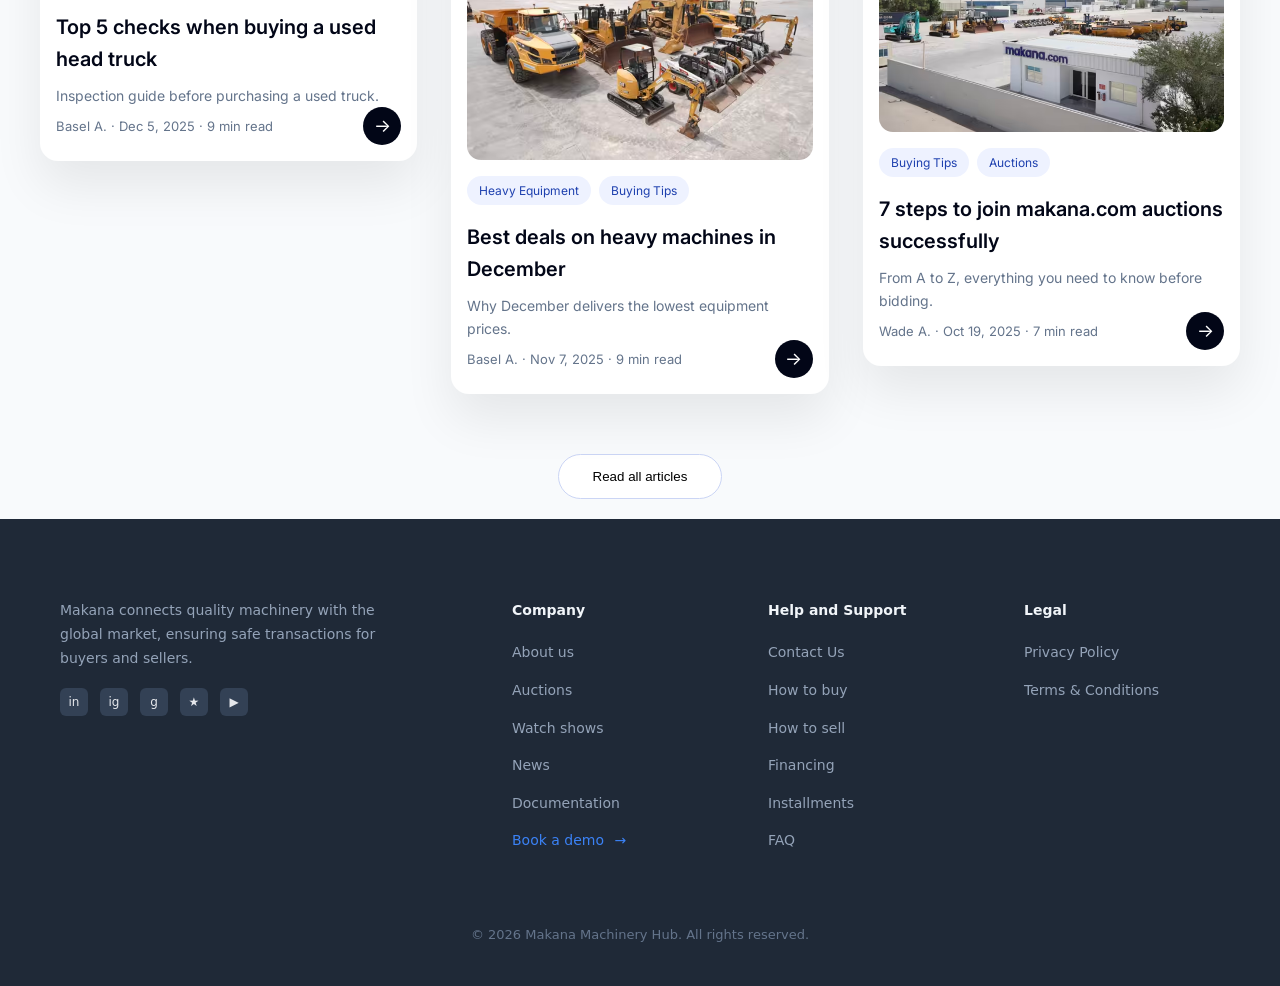
==== commit 07d934a2: "update layout" ====
--- a/about.html
+++ b/about.html
@@ -821,8 +821,8 @@
     </header>
 
     <!-- NAV -->
-    <nav class="nav">
-        <a class="active">⬛ All products</a>
+   <nav class="nav">
+        <a href="products.html" class="active">⬛ All products</a>
         <a href="products.html">Buy now</a>
         <a href="about.html">About Us</a>
         <a href="#" onclick="Tawk_API.maximize(); return false;">
@@ -958,9 +958,7 @@
 ==================================*/
 
         .section-padding {
-
-            padding: 100px 0;
-
+            padding: 50px 0 100px;
         }
 
         .about-company {
@@ -1196,6 +1194,7 @@
                     </div>
 
                 </div>
+                <br>
 
 
                 <div class="col-lg-3 col-md-6 mb-4">
@@ -1213,6 +1212,7 @@
                     </div>
 
                 </div>
+                <br>
 
 
                 <!-- <div class="col-lg-3 col-md-6 mb-4">
@@ -1245,6 +1245,7 @@
                         <p>Countries Served</p>
 
                     </div>
+                    <br>
 
                 </div>
 
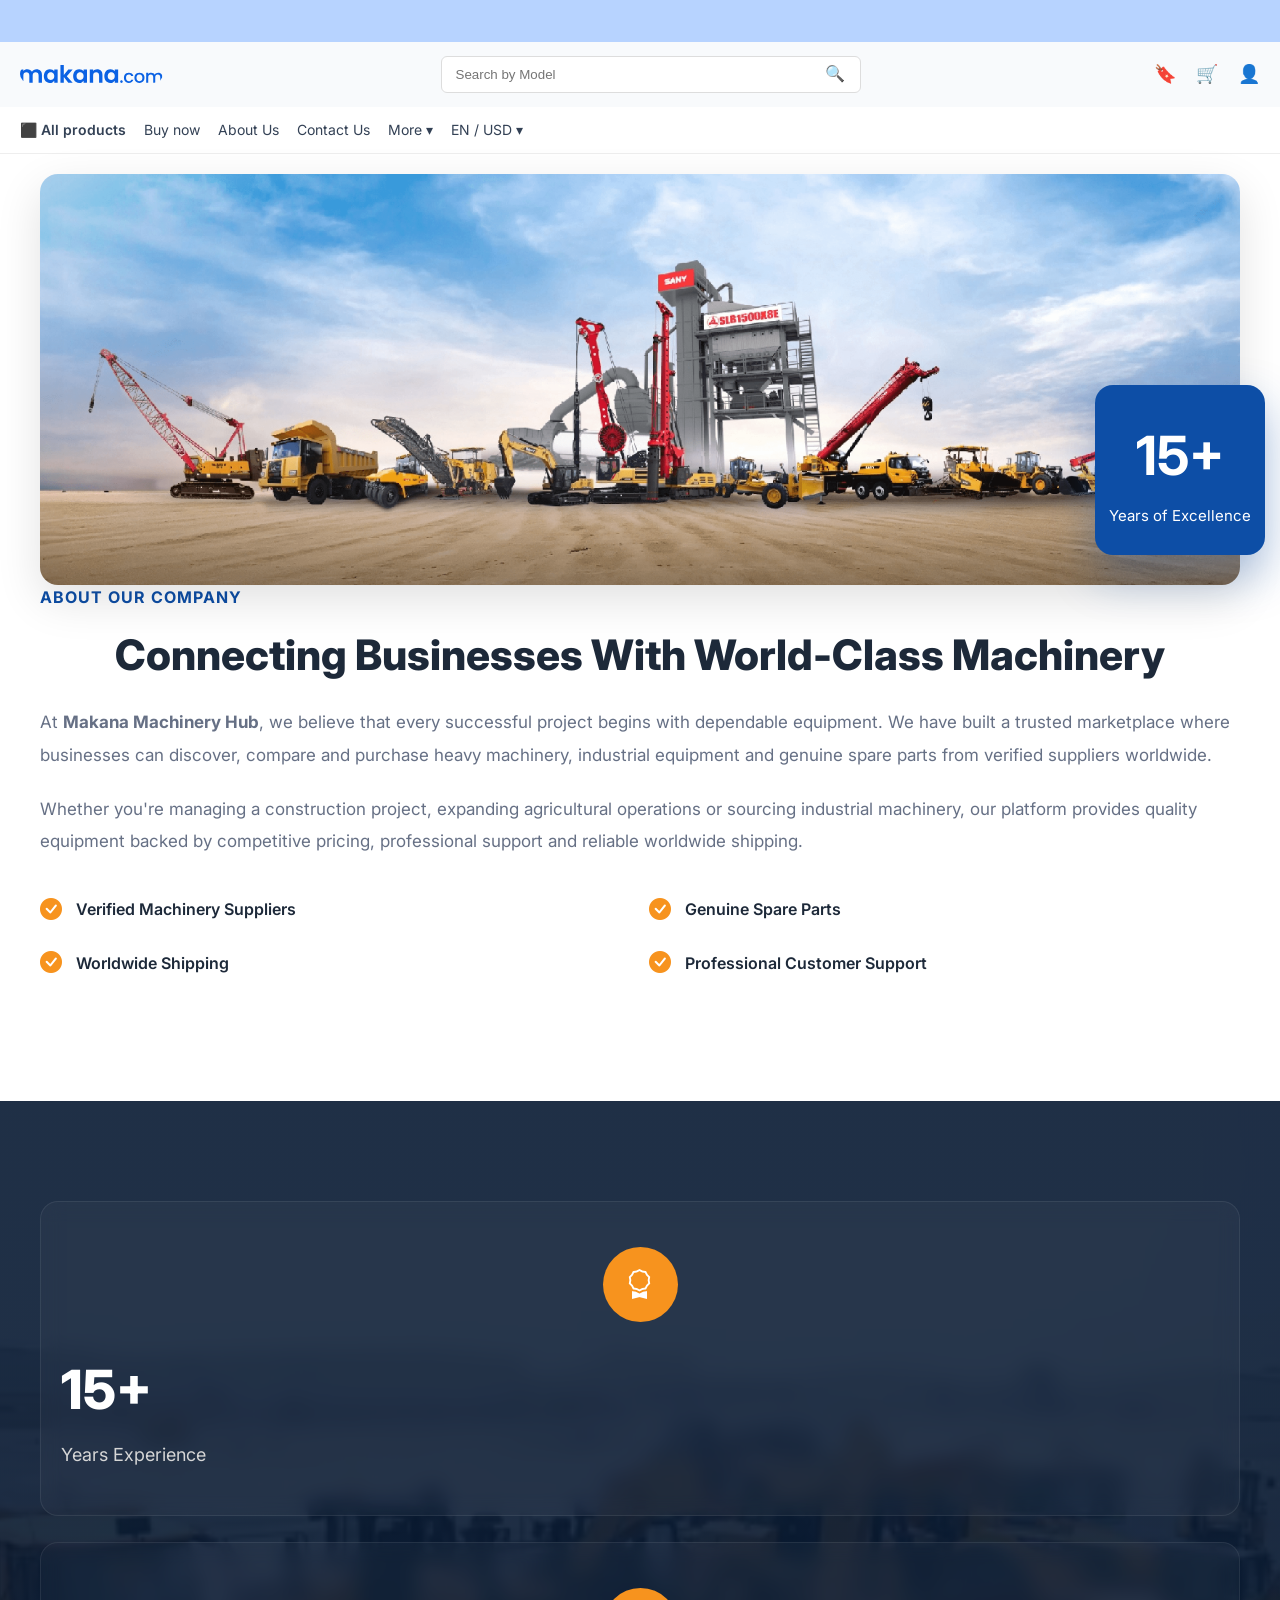
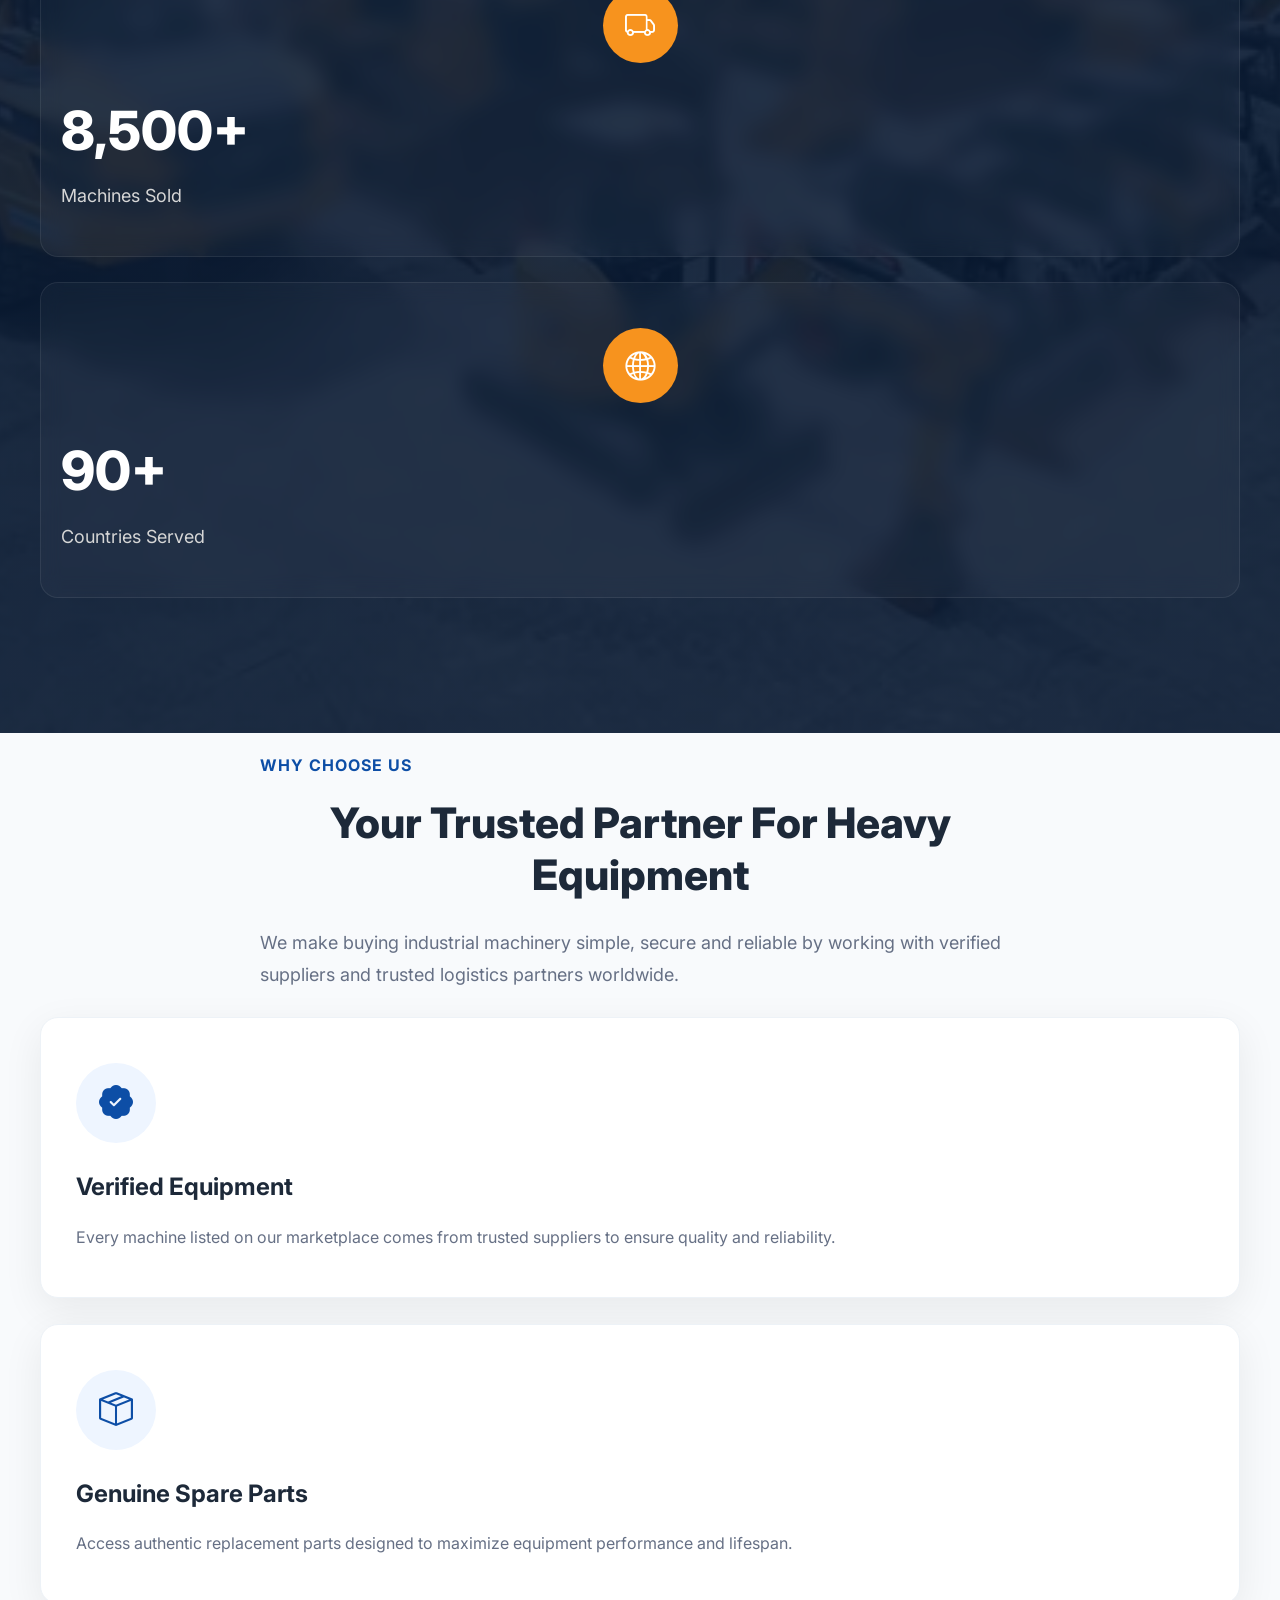
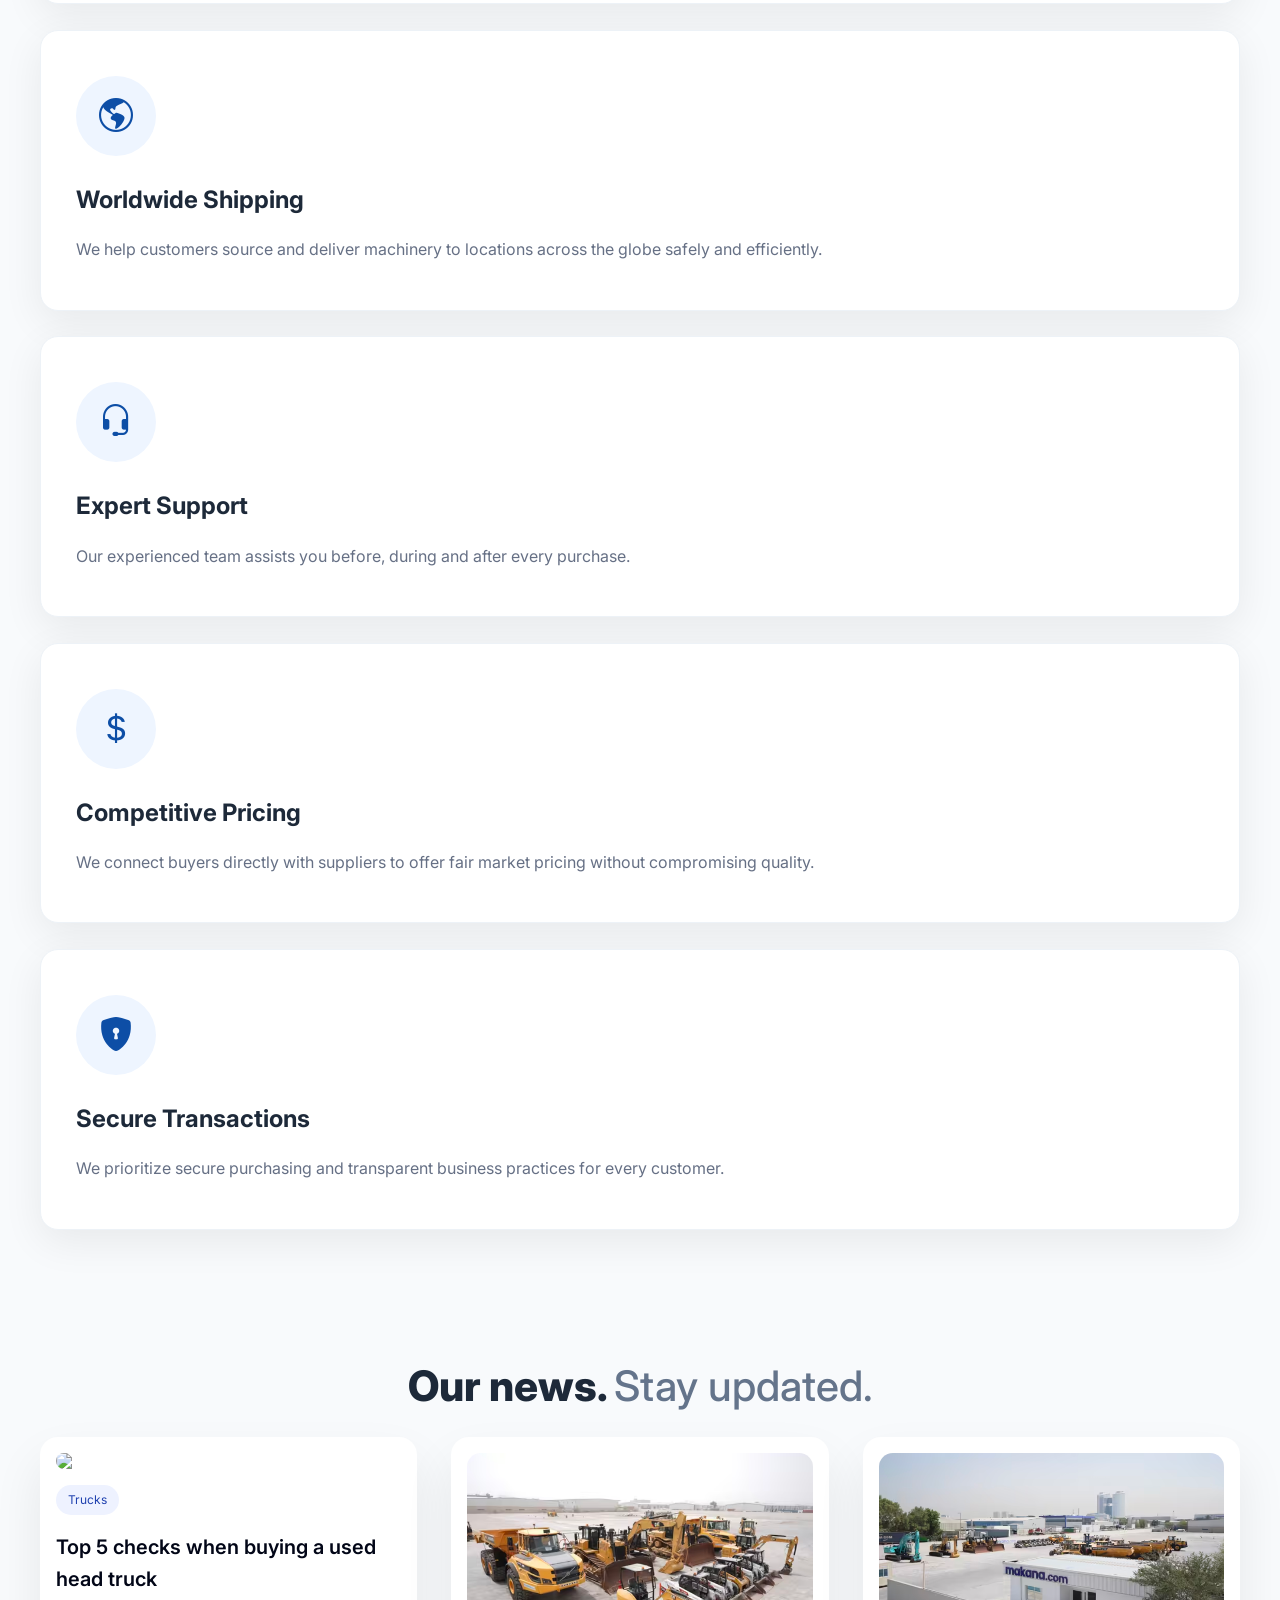
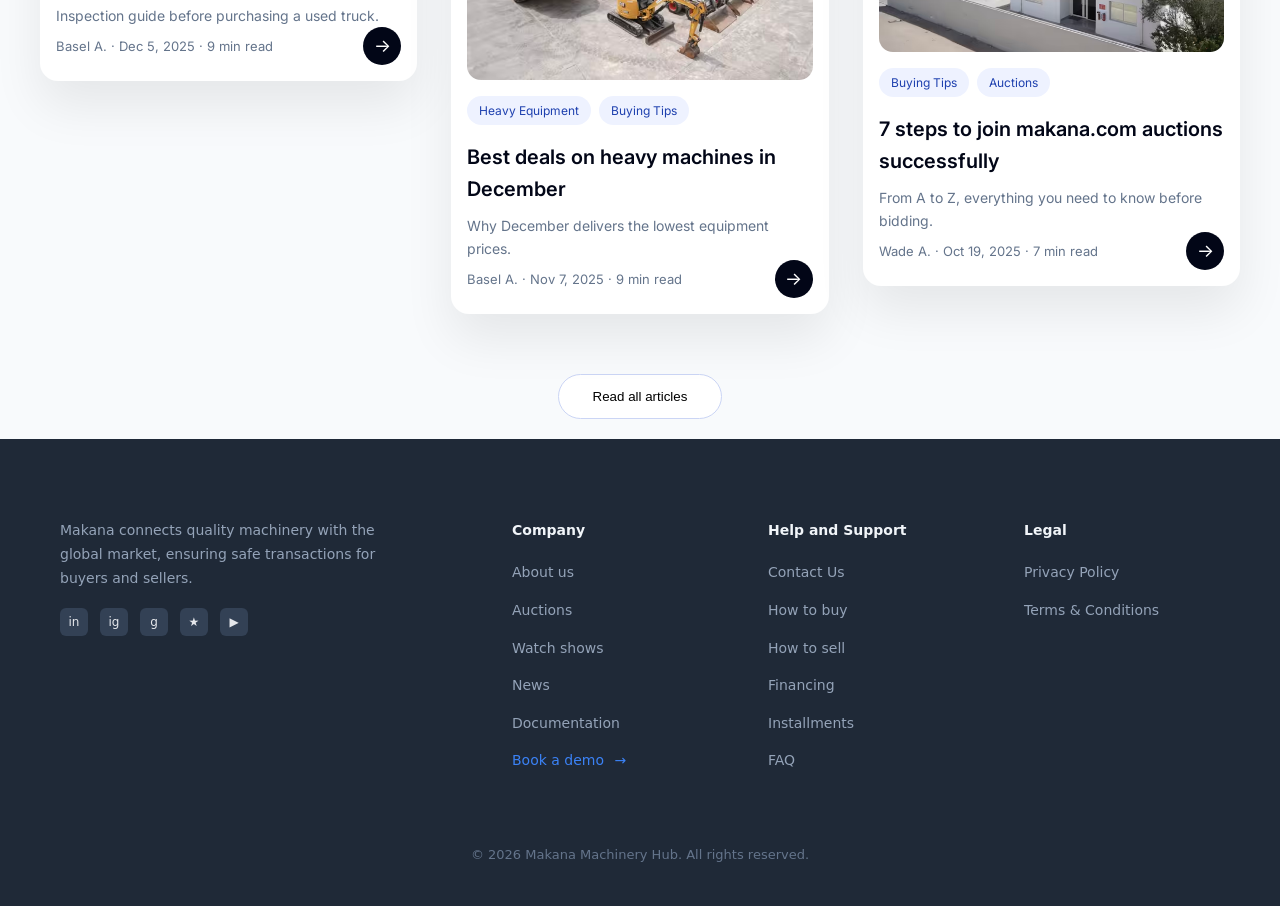
==== commit 39cb424b: "update layout" ====
--- a/about.html
+++ b/about.html
@@ -958,7 +958,7 @@
 ==================================*/
 
         .section-padding {
-            padding: 50px 0 100px;
+            padding: 10px 0 100px;
         }
 
         .about-company {
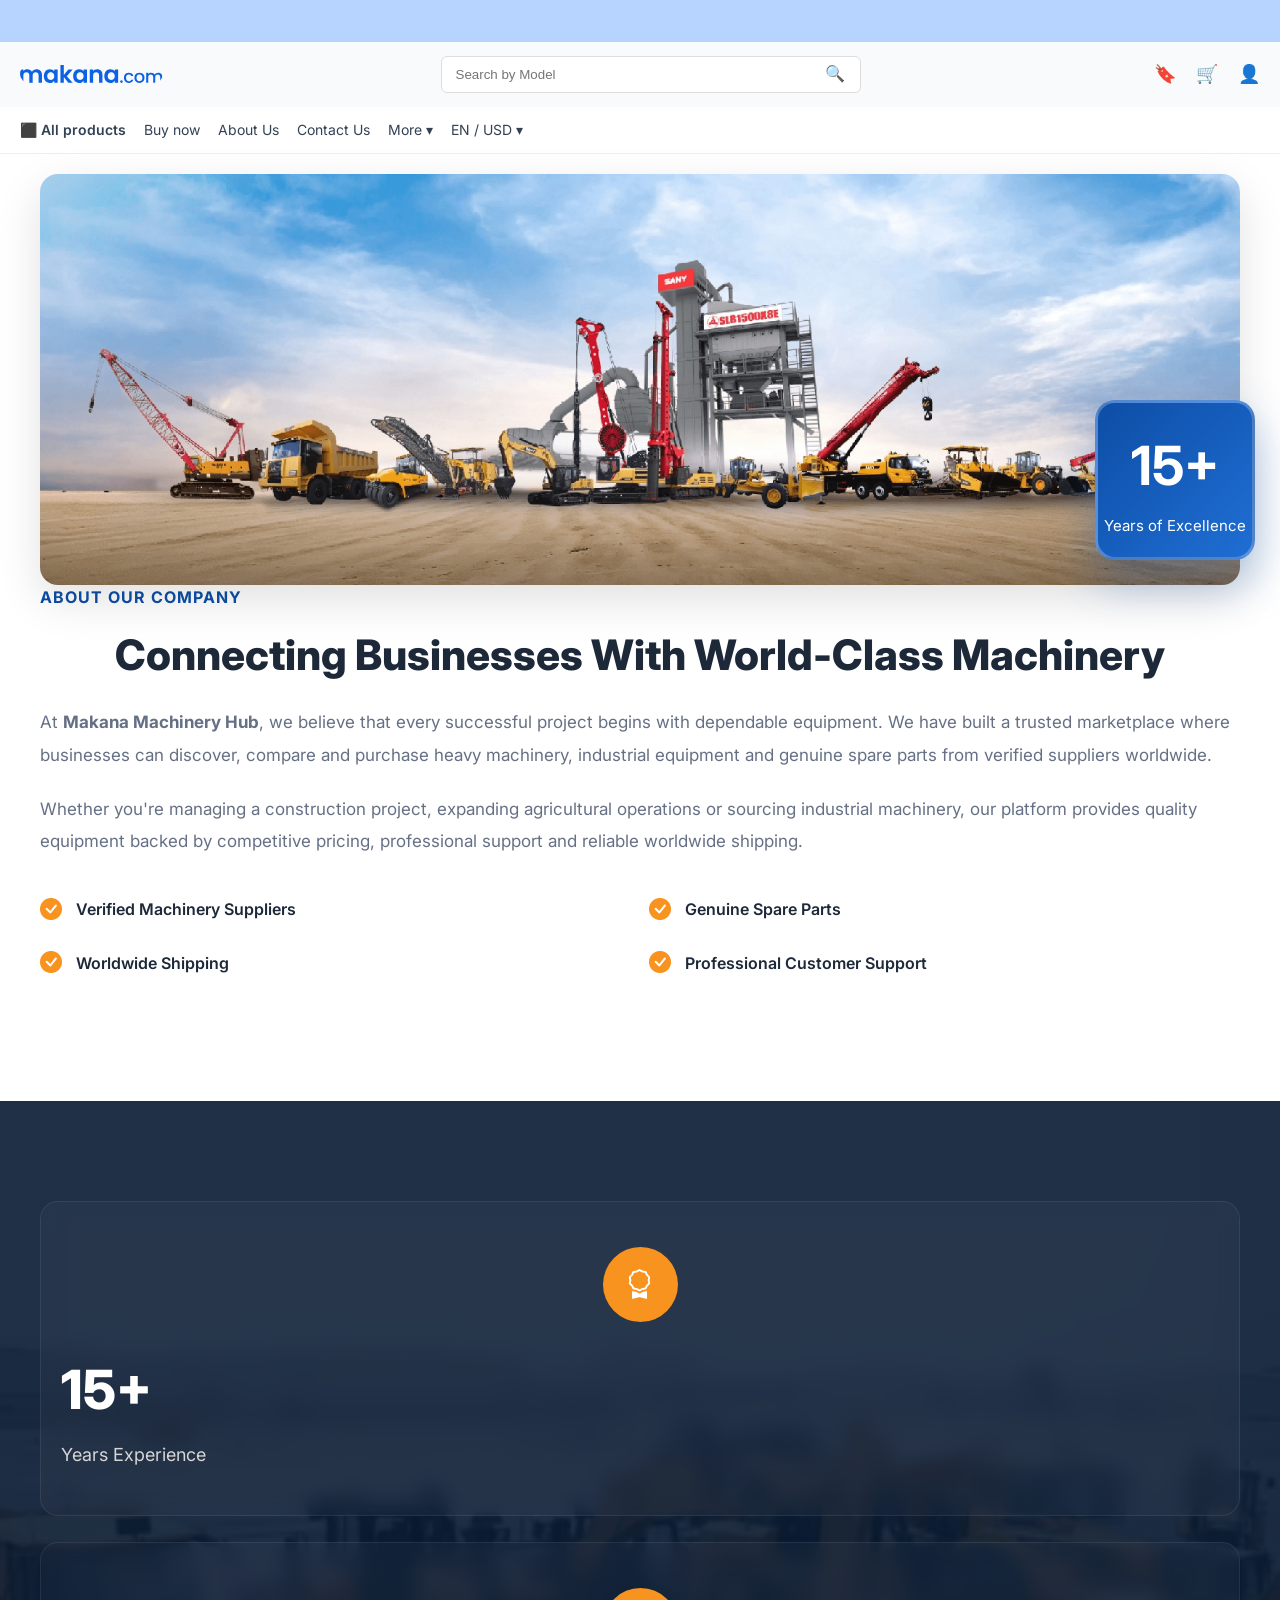
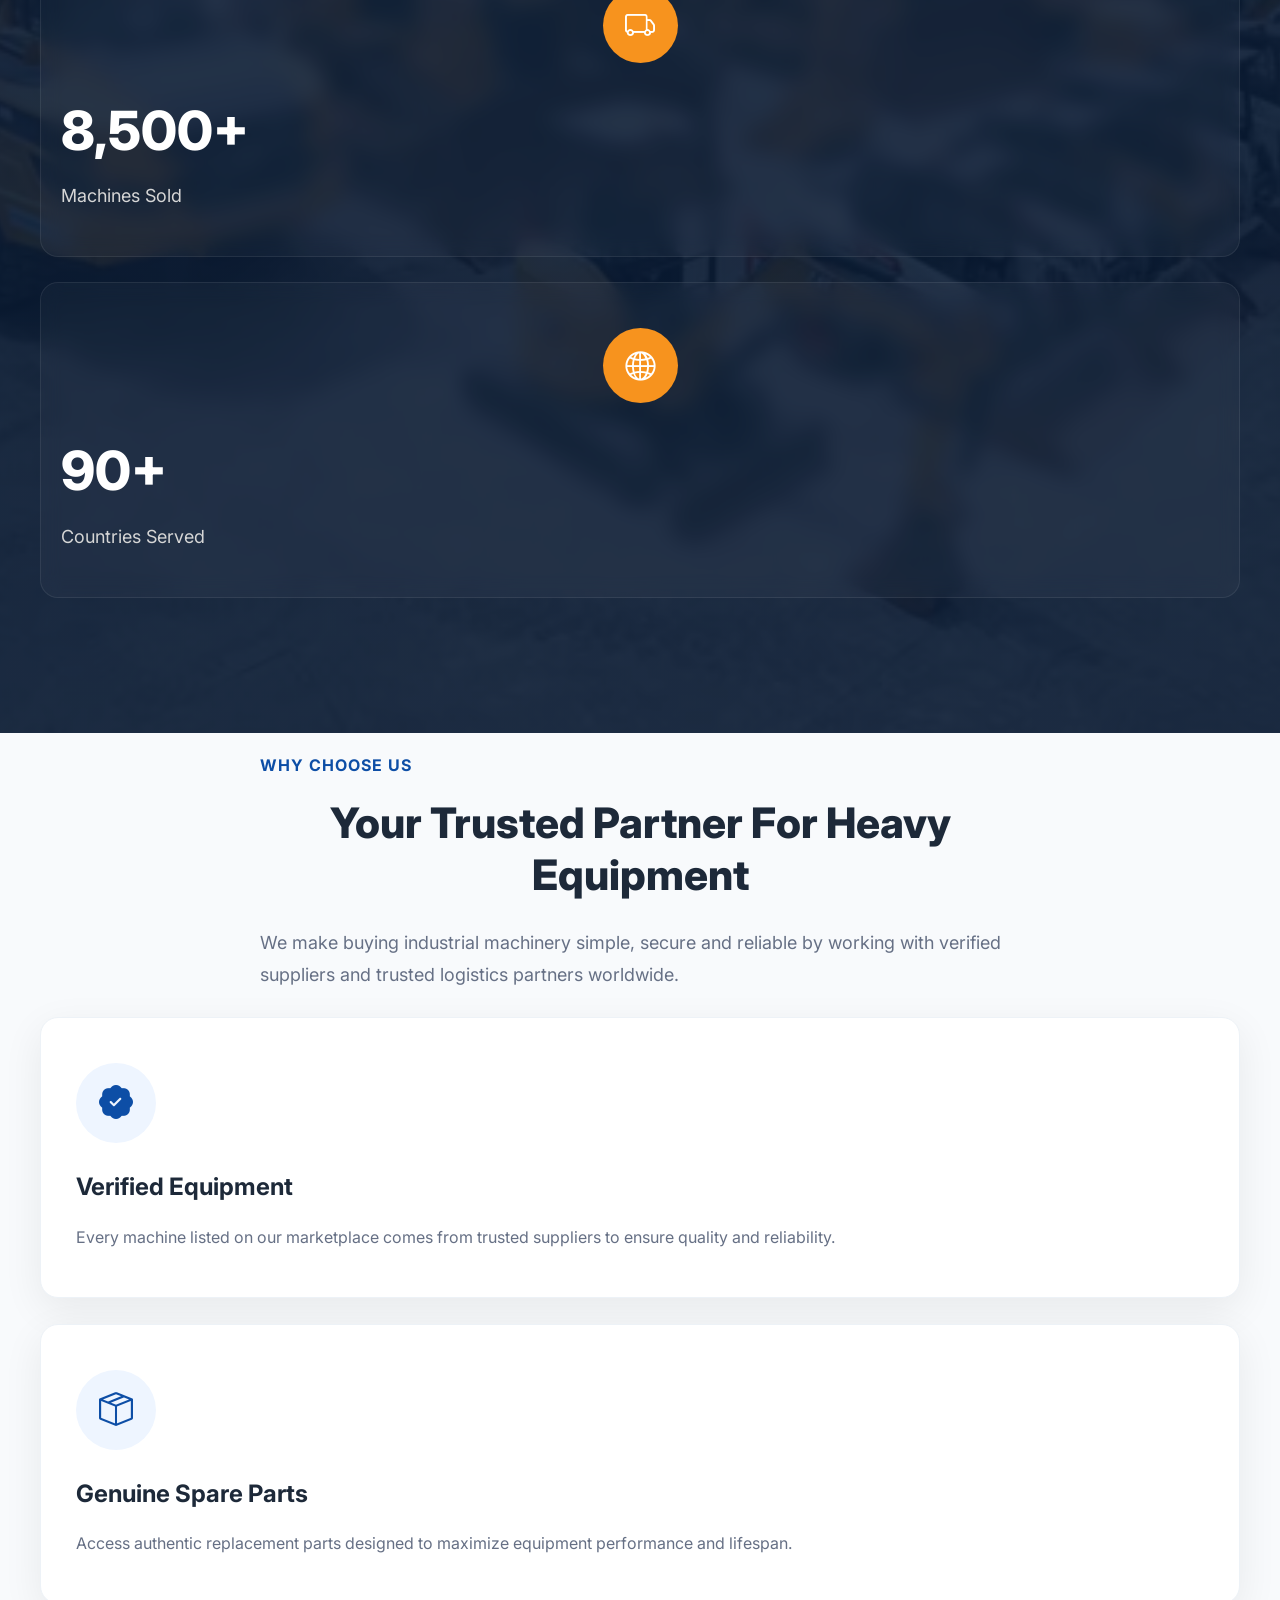
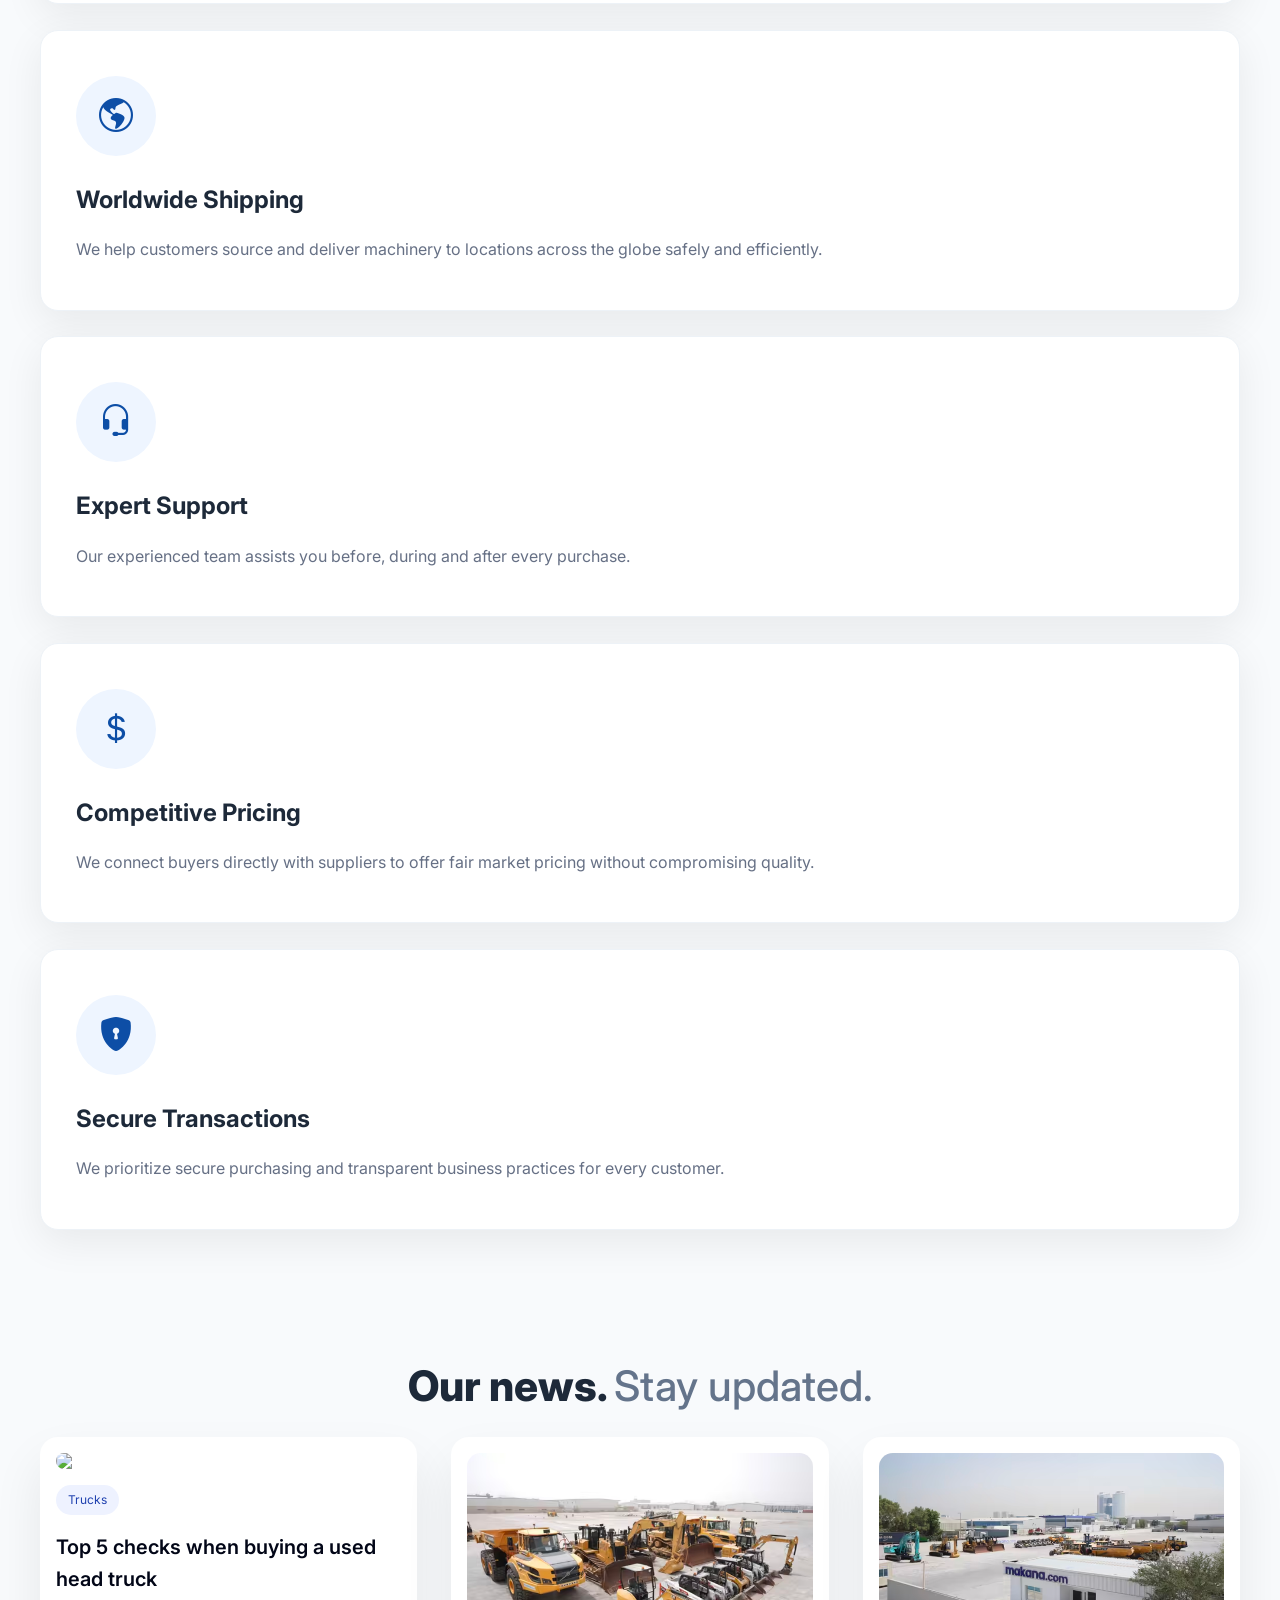
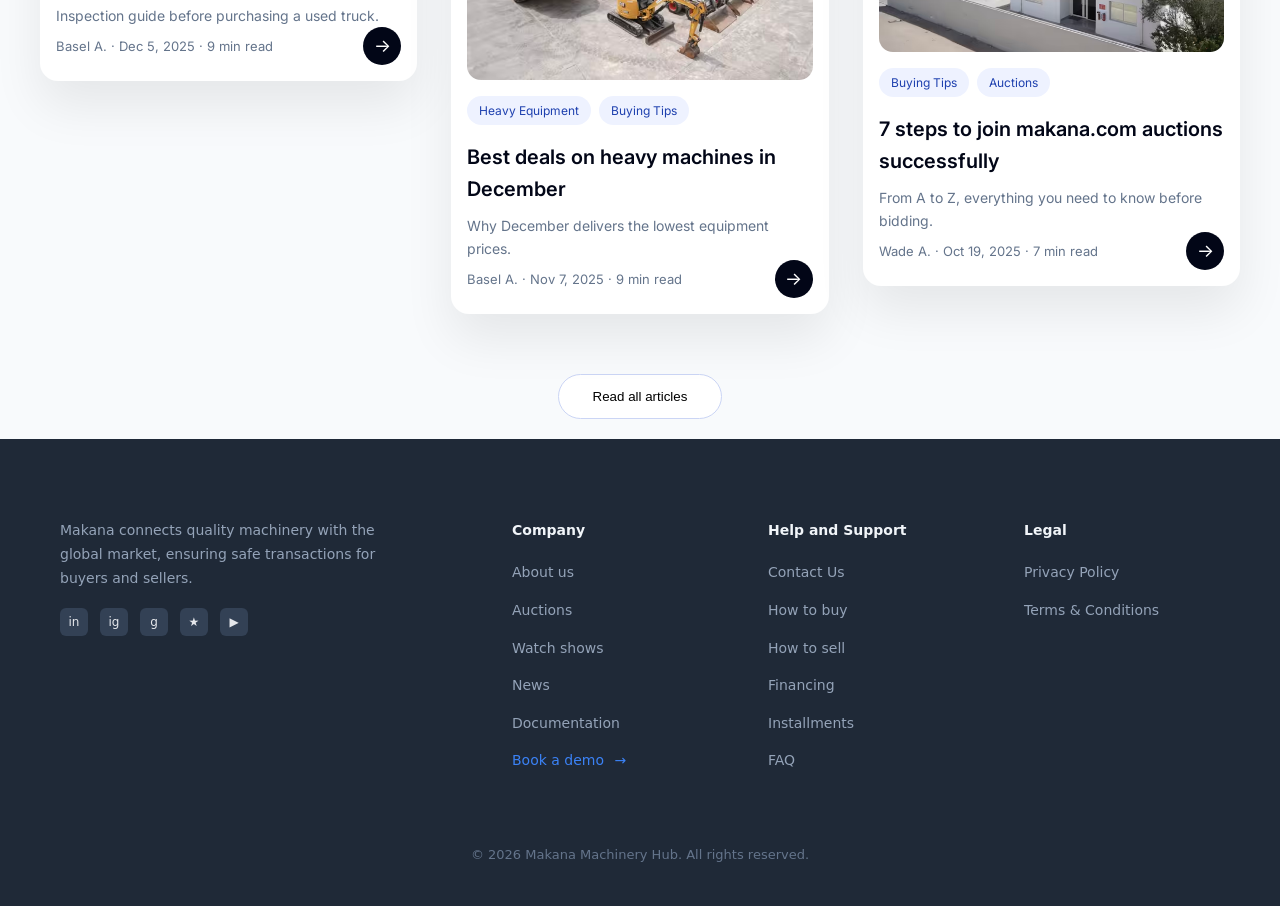
==== commit 5a9d9de4: "update layout" ====
--- a/about.html
+++ b/about.html
@@ -46,6 +46,18 @@
             box-sizing: border-box;
         }
 
+        /* Global link styling */
+        a {
+            text-decoration: none;
+            color: inherit;
+            transition: color 0.3s ease;
+        }
+
+        a:hover {
+            color: #0d4ea6;
+            /* Your brand blue */
+        }
+
 
         .top-bar {
             background: #b7d3ff;
@@ -821,7 +833,7 @@
     </header>
 
     <!-- NAV -->
-   <nav class="nav">
+    <nav class="nav">
         <a href="products.html" class="active">⬛ All products</a>
         <a href="products.html">Buy now</a>
         <a href="about.html">About Us</a>
@@ -849,7 +861,7 @@
 
         <div class="container">
 
-            <div class="row align-items-center g-5">
+            <div class="row align-items-center">
 
                 <!-- LEFT IMAGE -->
 
@@ -974,6 +986,7 @@
         }
 
         .company-image img {
+            display: block;
 
             width: 100%;
 
@@ -995,20 +1008,20 @@
 
             position: absolute;
 
-            bottom: 30px;
-
-            right: -25px;
-
-            background: #0d4ea6;
+            right: -15px;
+
+            bottom: 25px;
+
+            width: 160px;
+
+            height: 160px;
+
+            border-radius: 20px;
+
+            background: linear-gradient(135deg, #0d4ea6, #1f6ed4);
 
             color: #fff;
 
-            width: 170px;
-
-            height: 170px;
-
-            border-radius: 18px;
-
             display: flex;
 
             flex-direction: column;
@@ -1019,6 +1032,8 @@
 
             box-shadow: 0 20px 45px rgba(13, 78, 166, .35);
 
+            border: 3px solid rgba(255, 255, 255, .25);
+
         }
 
         .experience-card h2 {
@@ -1139,29 +1154,55 @@
 
         }
 
-        @media(max-width:768px) {
+        @media (max-width:768px) {
 
             .company-features {
-
                 grid-template-columns: 1fr;
-
             }
 
             .section-title {
-
                 font-size: 30px;
-
+            }
+
+            .company-image {
+                position: relative;
             }
 
             .experience-card {
 
-                position: relative;
-
-                margin-top: 20px;
-
-                right: 0;
-
-                bottom: 0;
+                position: absolute;
+
+                right: 12px;
+
+                bottom: 12px;
+
+                width: 100px;
+
+                height: 100px;
+
+                border-radius: 16px;
+
+                padding: 10px;
+
+            }
+
+            .experience-card h2 {
+
+                font-size: 40px;
+
+                margin-bottom: 0;
+
+                line-height: 1;
+
+            }
+
+            .experience-card p {
+
+                font-size: 11px;
+
+                line-height: 1.2;
+
+                text-align: center;
 
             }
 
@@ -1760,7 +1801,6 @@
     </section>
 
 
-
     <!--  -->
 
     <footer class="footer">
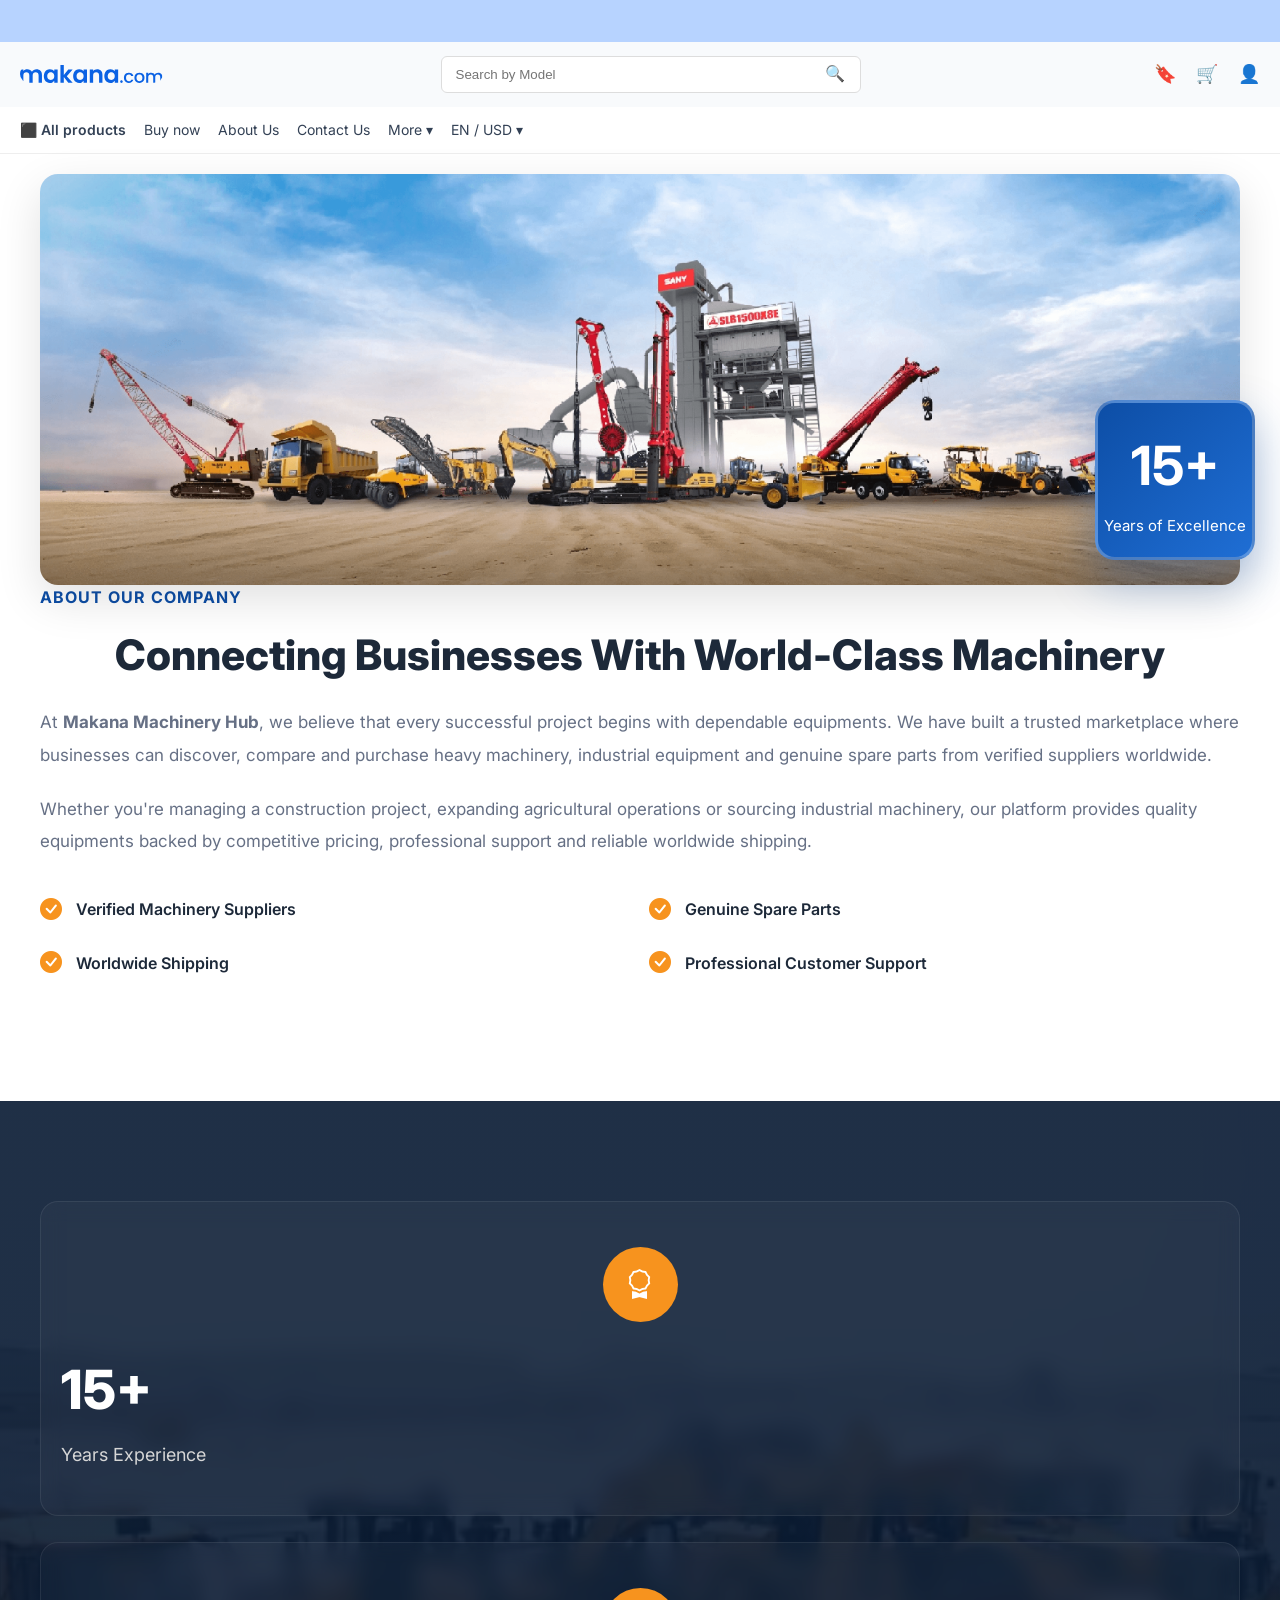
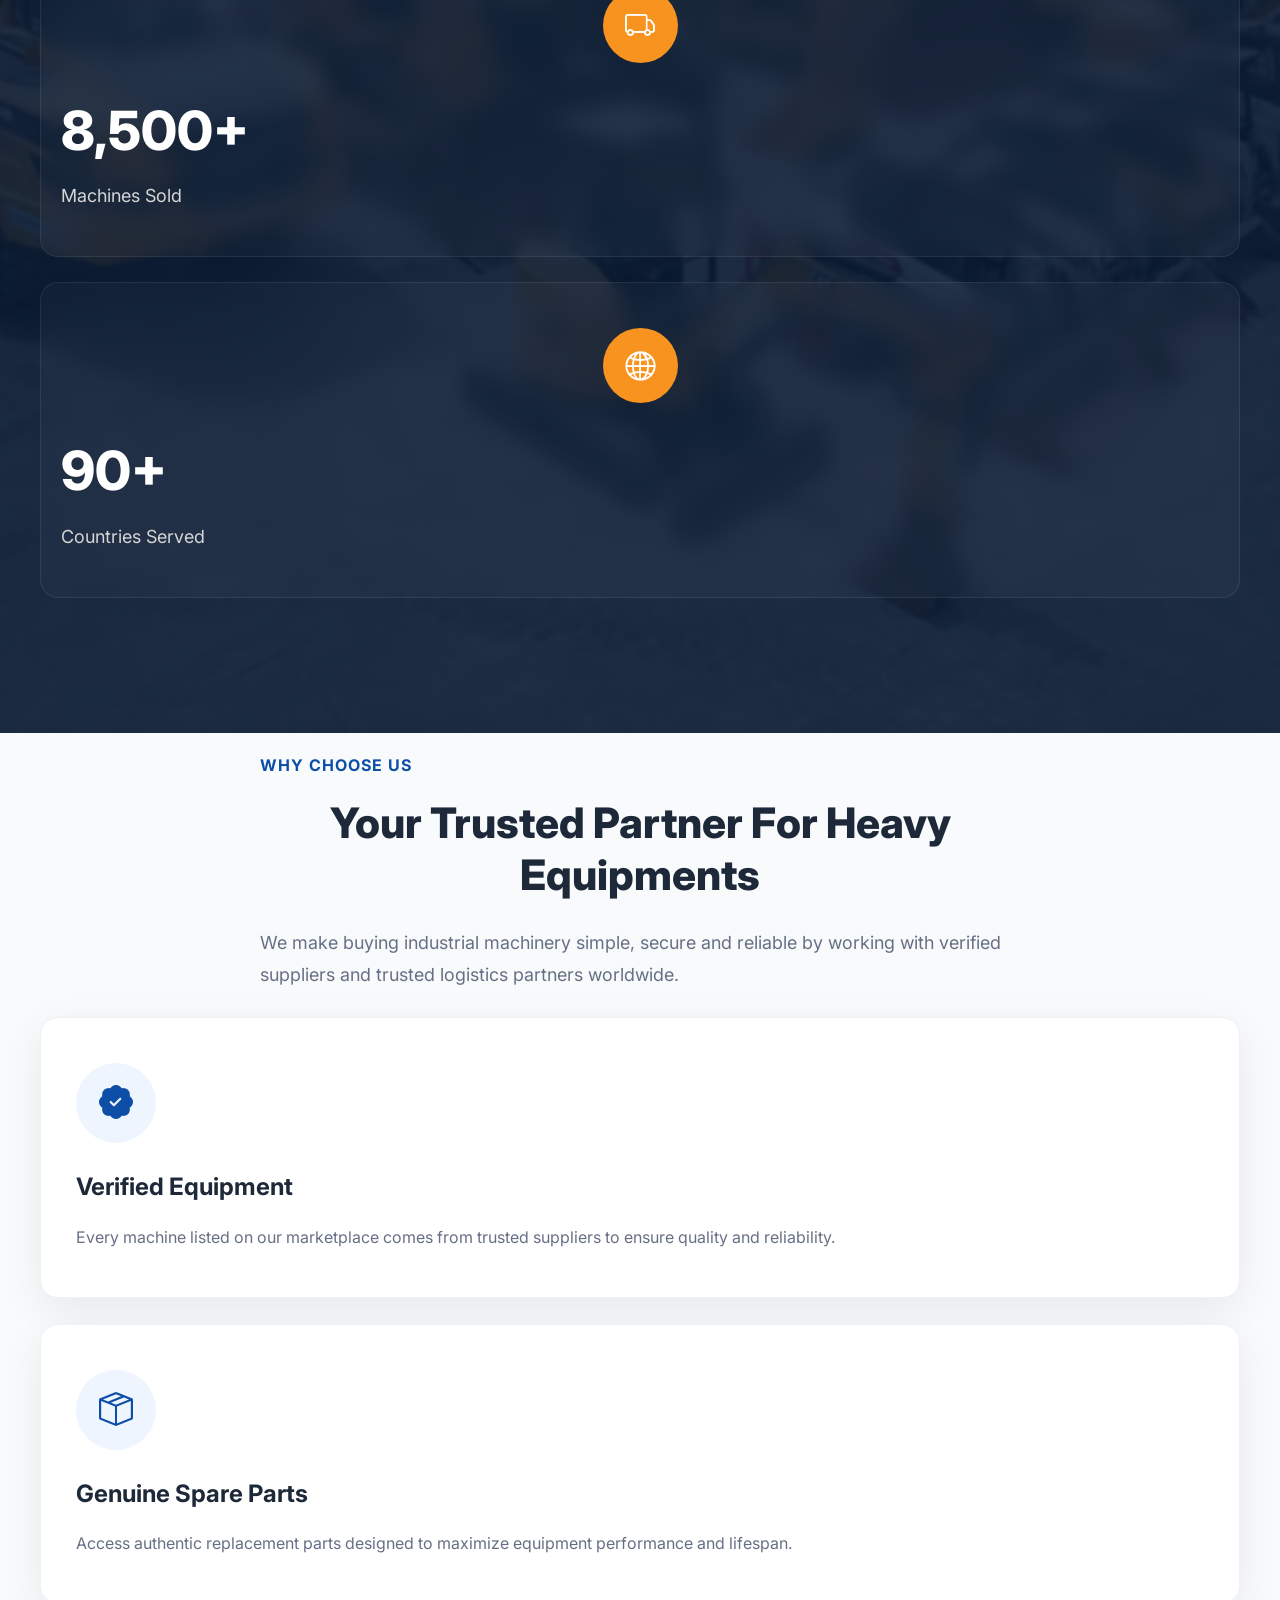
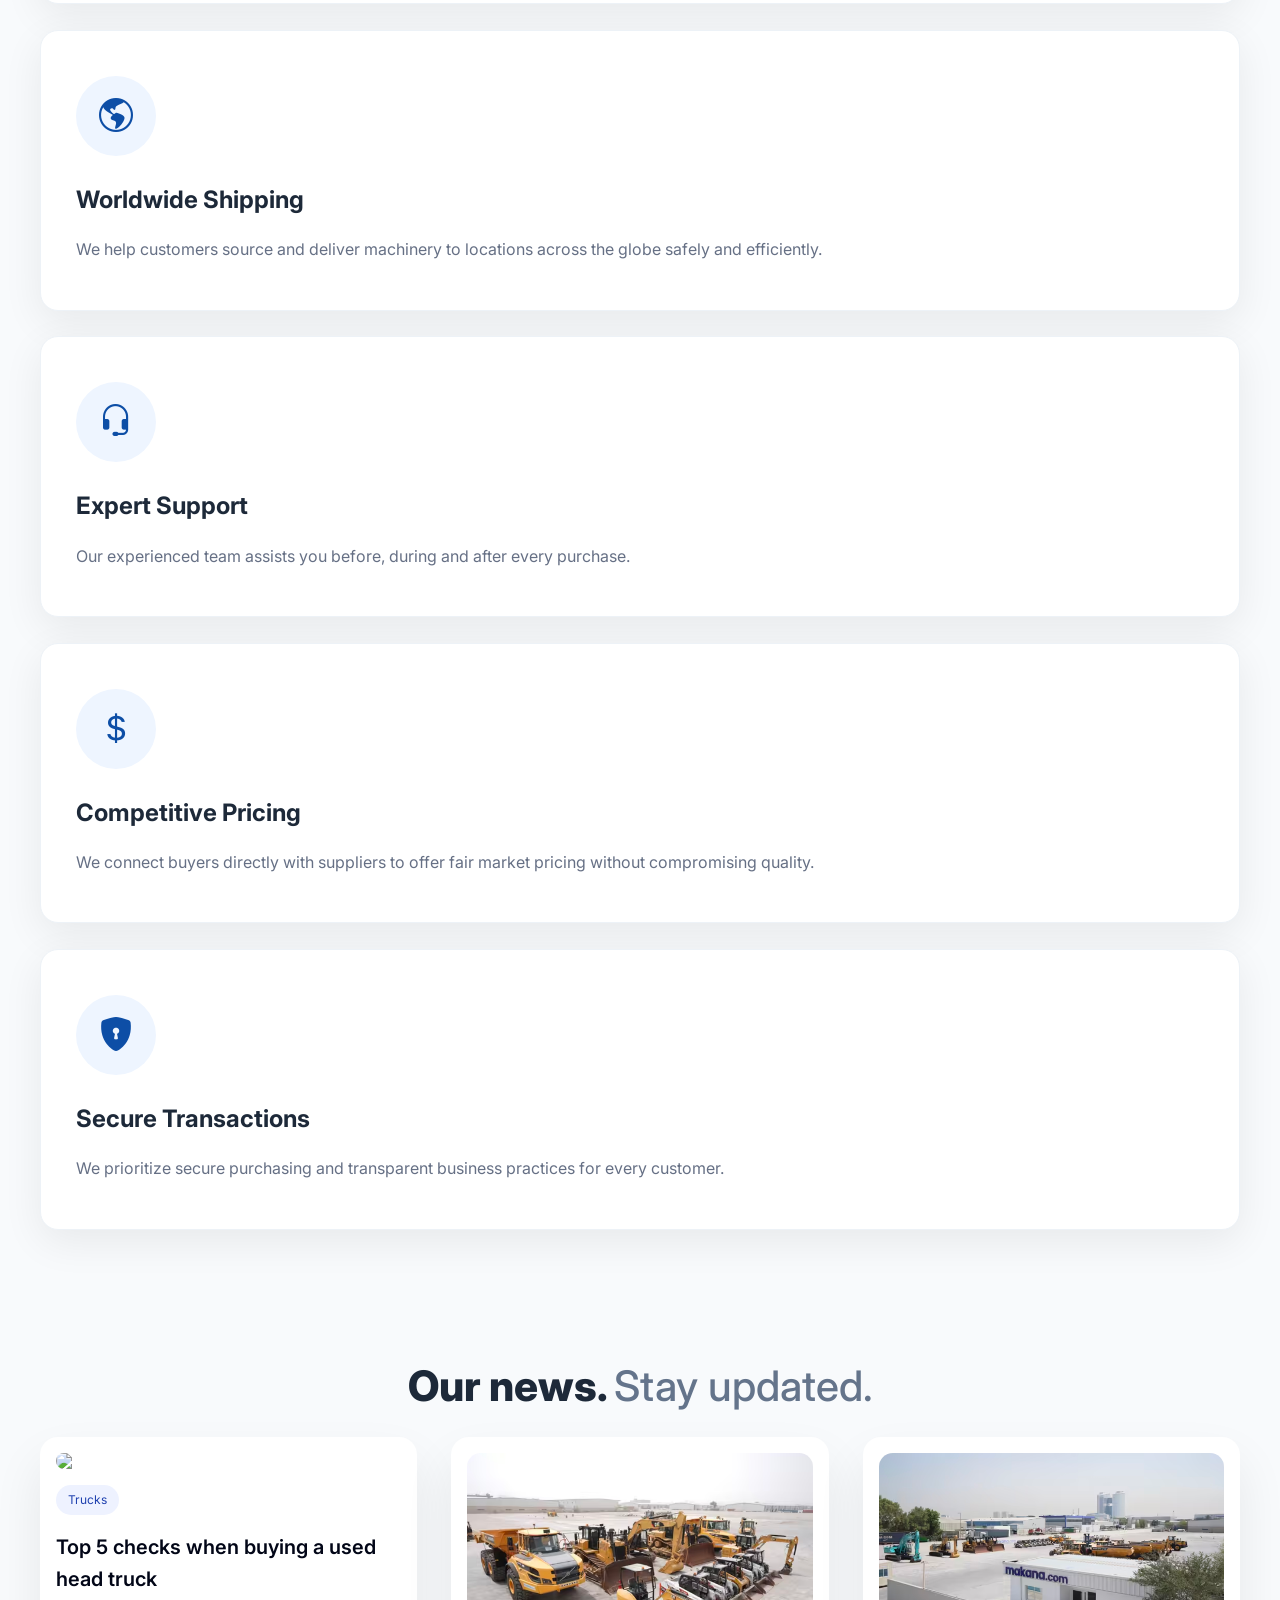
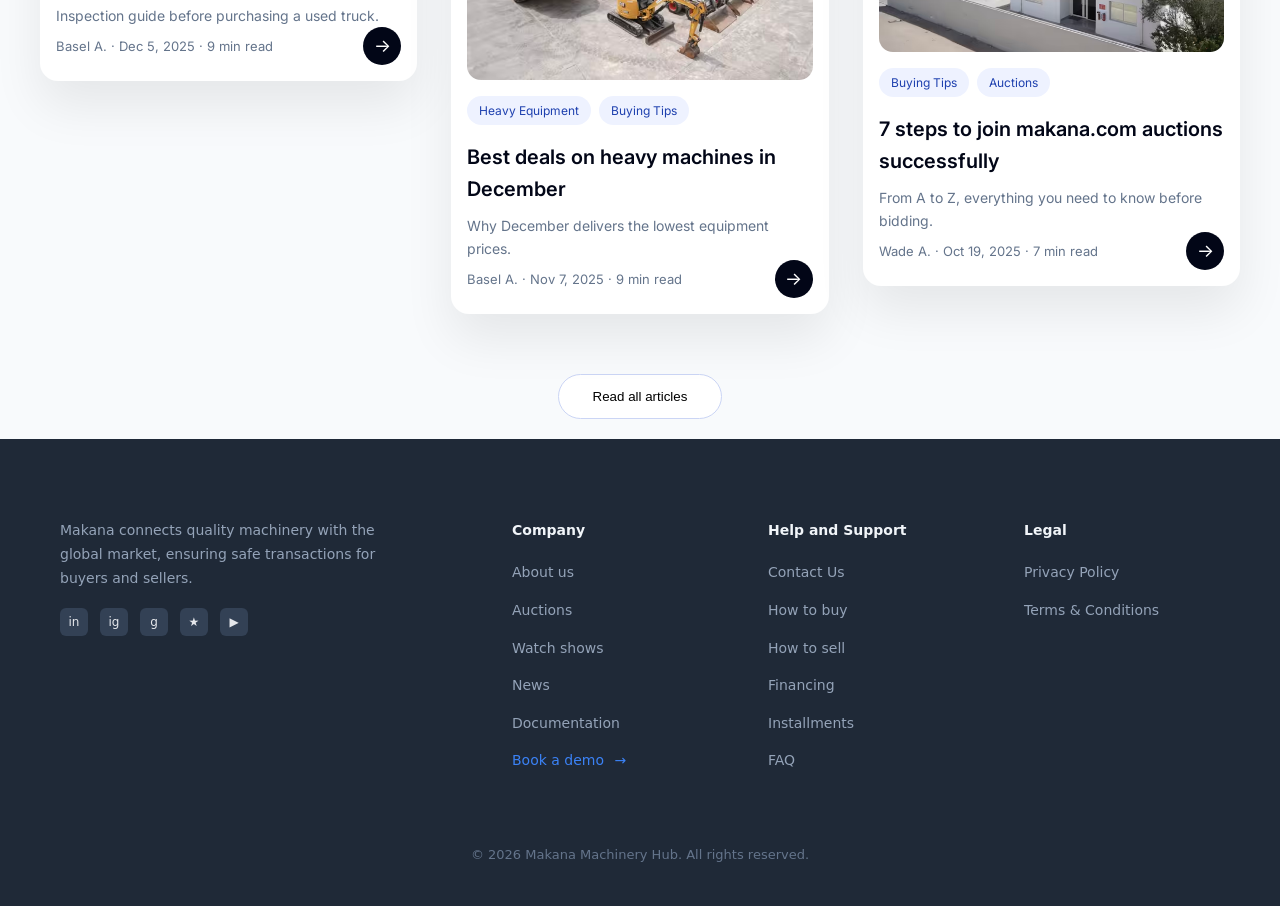
==== commit d47b7c7a: "update layout" ====
--- a/about.html
+++ b/about.html
@@ -903,7 +903,7 @@
 
                         At <strong>Makana Machinery Hub</strong>, we believe
                         that every successful project begins with dependable
-                        equipment. We have built a trusted marketplace where
+                        equipments. We have built a trusted marketplace where
                         businesses can discover, compare and purchase heavy
                         machinery, industrial equipment and genuine spare
                         parts from verified suppliers worldwide.
@@ -915,7 +915,7 @@
                         Whether you're managing a construction project,
                         expanding agricultural operations or sourcing
                         industrial machinery, our platform provides quality
-                        equipment backed by competitive pricing,
+                        equipments backed by competitive pricing,
                         professional support and reliable worldwide shipping.
 
                     </p>
@@ -1442,7 +1442,7 @@
                 </span>
 
                 <h2 class="section-title">
-                    Your Trusted Partner For Heavy Equipment
+                    Your Trusted Partner For Heavy Equipments
                 </h2>
 
                 <p class="section-description">
